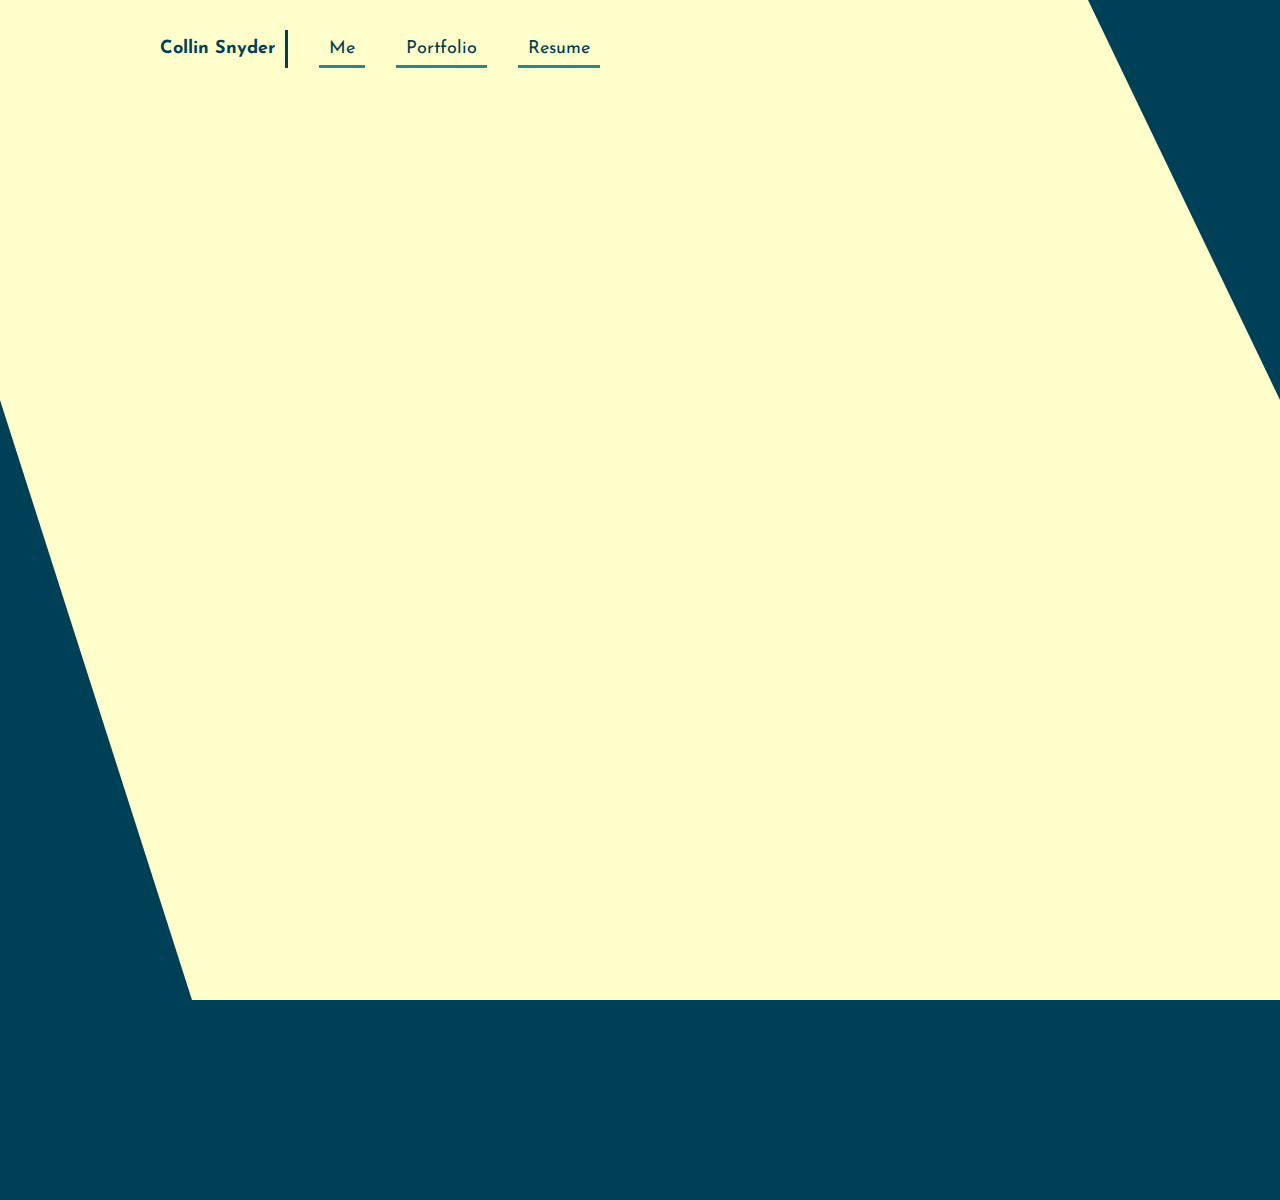
==== html/portfolio.html @ b6d32b6c "Preparing to re-implement toast" ====
<!DOCTYPE html>
<!--[if lt IE 7]>      <html class="no-js lt-ie9 lt-ie8 lt-ie7"> <![endif]-->
<!--[if IE 7]>         <html class="no-js lt-ie9 lt-ie8"> <![endif]-->
<!--[if IE 8]>         <html class="no-js lt-ie9"> <![endif]-->
<!--[if gt IE 8]><!-->
<html class="no-js">
<!--<![endif]-->

<head>
    <meta charset="utf-8">
    <title>Collin Snyder's Portfolio</title>
    <link rel="stylesheet" href="../css/style.css">
    <link href="https://fonts.googleapis.com/css?family=Josefin+Sans:400,600,700" rel="stylesheet">
    <link rel="stylesheet" href="https://use.fontawesome.com/releases/v5.1.0/css/all.css" integrity="sha384-lKuwvrZot6UHsBSfcMvOkWwlCMgc0TaWr+30HWe3a4ltaBwTZhyTEggF5tJv8tbt"
        crossorigin="anonymous">
</head>

<body>
    <!-- Background clip-path shape that sits outside the normal positioning -->
    <div class="shape"></div>


    <div class="container">

        <!-- naviagtion -->
        <ul class="nav-list-container row">
            <a class="nav-list-item nav-list-title" link="index.html">
                <li>
                    Collin Snyder
                </li>
            </a>

            <li class="nav-mobile nav-list-item nav-list-link">
                <i class=" fas fa-bars"></i>
            </li>

            <a class="nav-list-item nav-list-link nav-desktop" link="index.html">
                <li>
                    Me
                </li>
            </a>
            <a class="nav-list-item nav-list-link nav-desktop" link="index.html">
                <li>
                    Portfolio
                </li>
            </a>
            <a class="nav-list-item nav-list-link nav-desktop" link="index.html">
                <li>
                    Resume
                </li>
            </a>
        </ul>

        

    </div>

</body>

</html>
---- css/style.css ----
@charset "UTF-8";
* {
  margin: 0;
  padding: 0;
}

html {
  font-size: 10px;
  font-family: 'Josefin Sans', Arial, sans-serif;
  color: #004056;
}

body {
  background-color: #004056;
}

p {
  margin-bottom: 1.5rem;
}

@-webkit-keyframes intro1 {
  from {
    -webkit-transform: translateY(-3rem);
            transform: translateY(-3rem);
    -webkit-filter: opacity(0);
            filter: opacity(0);
  }
  to {
    -webkit-transform: translateY(0rem);
            transform: translateY(0rem);
    -webkit-filter: opacity(1);
            filter: opacity(1);
  }
}

@keyframes intro1 {
  from {
    -webkit-transform: translateY(-3rem);
            transform: translateY(-3rem);
    -webkit-filter: opacity(0);
            filter: opacity(0);
  }
  to {
    -webkit-transform: translateY(0rem);
            transform: translateY(0rem);
    -webkit-filter: opacity(1);
            filter: opacity(1);
  }
}

@-webkit-keyframes intro2 {
  0% {
    -webkit-transform: translateX(4rem);
            transform: translateX(4rem);
    -webkit-filter: opacity(0);
            filter: opacity(0);
  }
  50% {
    -webkit-transform: translateY(0rem);
            transform: translateY(0rem);
    -webkit-filter: opacity(1);
            filter: opacity(1);
  }
  55% {
    -webkit-box-shadow: inset 0 0 #004056;
            box-shadow: inset 0 0 #004056;
  }
  100% {
    -webkit-box-shadow: inset 0 -0.5rem #2c858d;
            box-shadow: inset 0 -0.5rem #2c858d;
  }
}

@keyframes intro2 {
  0% {
    -webkit-transform: translateX(4rem);
            transform: translateX(4rem);
    -webkit-filter: opacity(0);
            filter: opacity(0);
  }
  50% {
    -webkit-transform: translateY(0rem);
            transform: translateY(0rem);
    -webkit-filter: opacity(1);
            filter: opacity(1);
  }
  55% {
    -webkit-box-shadow: inset 0 0 #004056;
            box-shadow: inset 0 0 #004056;
  }
  100% {
    -webkit-box-shadow: inset 0 -0.5rem #2c858d;
            box-shadow: inset 0 -0.5rem #2c858d;
  }
}

.container {
  padding-top: 3rem;
  margin-left: auto;
  margin-right: auto;
  padding-left: 3rem;
  padding-right: 3rem;
  max-width: 96rem;
  position: relative;
  z-index: 1;
}

.shape {
  background-color: #ffffcb;
  width: 100%;
  padding-top: 1200px;
  position: absolute;
  -webkit-clip-path: polygon(0 0, 0 40rem, 15vw 100rem, 100vw 100rem, 100vw 40rem, 85vw 0);
          clip-path: polygon(0 0, 0 40rem, 15vw 100rem, 100vw 100rem, 100vw 40rem, 85vw 0);
}

/*-----------------------------------*  $TOAST-GRID
  An insane grid.
  You'd be mad to use it.
  Usage
  =====
  Assuming default values:
  <div class="grid">
    <div class="grid__col grid__col--1-of-2">
      A half-width column.
    </div>
    <div class="grid__col grid__col--1-of-4 grid__col--pull-1-of-4">
      A quarter, pulled left by its own width. You get this, right?
    </div>
  </div>
  Customisation
  =============
  $toast-grid-namespace and $toast-grid-column-namespace
  adjusts the class names for the grid. With
  default values, grid wrappers have a class
  of '.grid' and columns '.grid__col'.
  $toast-col-groups(n) adjusts column divisions.
  For example, $toast-col-groups(12) will produce
  a 12-column grid. $col-groups(3,6,8)
  will produce a 3-, 6-, and 8-column grid.
  $toast-gutter-width is—you guessed it—the gutter
  width. Accepts any unit.
  That's it. Have fun.
\*-----------------------------------*/
.row {
  list-style: none;
  margin-left: -10px;
}

.col--2-of-2, .col--3-of-3, .col--4-of-4, .col--5-of-5, .col--6-of-6, .col--8-of-8, .col--12-of-12 {
  width: 100%;
}

.col--1-of-2, .col--2-of-4, .col--3-of-6, .col--4-of-8, .col--6-of-12 {
  width: 50%;
}

.col--1-of-3, .col--2-of-6, .col--4-of-12 {
  width: 33.33333%;
}

.col--2-of-3, .col--4-of-6, .col--8-of-12 {
  width: 66.66667%;
}

.col--1-of-4, .col--2-of-8, .col--3-of-12 {
  width: 25%;
}

.col--3-of-4, .col--6-of-8, .col--9-of-12 {
  width: 75%;
}

.col--push-2-of-2, .col--push-3-of-3, .col--push-4-of-4, .col--push-5-of-5, .col--push-6-of-6, .col--push-8-of-8, .col--push-12-of-12 {
  margin-left: 100%;
}

.col--push-1-of-2, .col--push-2-of-4, .col--push-3-of-6, .col--push-4-of-8, .col--push-6-of-12 {
  margin-left: 50%;
}

.col--push-1-of-3, .col--push-2-of-6, .col--push-4-of-12 {
  margin-left: 33.33333%;
}

.col--push-2-of-3, .col--push-4-of-6, .col--push-8-of-12 {
  margin-left: 66.66667%;
}

.col--push-1-of-4, .col--push-2-of-8, .col--push-3-of-12 {
  margin-left: 25%;
}

.col--push-3-of-4, .col--push-6-of-8, .col--push-9-of-12 {
  margin-left: 75%;
}

.col--1-of-5 {
  width: 20%;
}

.col--push-1-of-5 {
  margin-left: 20%;
}

.col--2-of-5 {
  width: 40%;
}

.col--push-2-of-5 {
  margin-left: 40%;
}

.col--3-of-5 {
  width: 60%;
}

.col--push-3-of-5 {
  margin-left: 60%;
}

.col--4-of-5 {
  width: 80%;
}

.col--push-4-of-5 {
  margin-left: 80%;
}

.col--1-of-6 {
  width: 16.66667%;
}

.col--push-1-of-6 {
  margin-left: 16.66667%;
}

.col--5-of-6 {
  width: 83.33333%;
}

.col--push-5-of-6 {
  margin-left: 83.33333%;
}

.col--1-of-8 {
  width: 12.5%;
}

.col--push-1-of-8 {
  margin-left: 12.5%;
}

.col--3-of-8 {
  width: 37.5%;
}

.col--push-3-of-8 {
  margin-left: 37.5%;
}

.col--5-of-8 {
  width: 62.5%;
}

.col--push-5-of-8 {
  margin-left: 62.5%;
}

.col--7-of-8 {
  width: 87.5%;
}

.col--push-7-of-8 {
  margin-left: 87.5%;
}

.col--1-of-12 {
  width: 8.33333%;
}

.col--push-1-of-12 {
  margin-left: 8.33333%;
}

.col--2-of-12 {
  width: 16.66667%;
}

.col--push-2-of-12 {
  margin-left: 16.66667%;
}

.col--5-of-12 {
  width: 41.66667%;
}

.col--push-5-of-12 {
  margin-left: 41.66667%;
}

.col--7-of-12 {
  width: 58.33333%;
}

.col--push-7-of-12 {
  margin-left: 58.33333%;
}

.col--10-of-12 {
  width: 83.33333%;
}

.col--push-10-of-12 {
  margin-left: 83.33333%;
}

.col--11-of-12 {
  width: 91.66667%;
}

.col--push-11-of-12 {
  margin-left: 91.66667%;
}

.col {
  -webkit-box-sizing: border-box;
          box-sizing: border-box;
  display: inline-block;
  margin-right: -.25em;
  min-height: 1px;
  padding-left: 10px;
  vertical-align: top;
}

@media (max-width: 700px) {
  .col {
    display: block;
    margin-left: 0;
    margin-right: 0;
    width: auto;
  }
}

@media (max-width: 700px) and (min-width: 480px) {
  .col[class*="col--m-"] {
    display: inline-block;
    margin-right: -.24em;
  }
  .col.col--m-1-of-2, .col.col--m-2-of-4 {
    width: 50%;
  }
  .col.col--m-1-of-3 {
    width: 33.33333%;
  }
  .col.col--m-2-of-3 {
    width: 66.66667%;
  }
  .col.col--m-1-of-4 {
    width: 25%;
  }
  .col.col--m-3-of-4 {
    width: 75%;
  }
}

@media (max-width: 480px) {
  .col[class*="col--s-"] {
    display: inline-block;
    margin-right: -.24em;
  }
  .col.col--s-1-of-2, .col.col--s-2-of-4 {
    width: 50%;
  }
  .col.col--s-1-of-3 {
    width: 33.33333%;
  }
  .col.col--s-2-of-3 {
    width: 66.66667%;
  }
  .col.col--s-1-of-4 {
    width: 25%;
  }
  .col.col--s-3-of-4 {
    width: 75%;
  }
}

.col--centered {
  display: block;
  margin-left: auto;
  margin-right: auto;
}

.col--d-first {
  float: left;
}

.col--d-last {
  float: right;
}

.row--no-gutter {
  margin-left: 0;
  width: 100%;
}

.row--no-gutter .col {
  padding-left: 0;
}

.row--no-gutter .col--span-all {
  margin-left: 0;
  width: 100%;
}

.col--ab {
  vertical-align: bottom;
}

.col--am {
  vertical-align: middle;
}

.flex-align-right {
  -webkit-box-pack: end;
      -ms-flex-pack: end;
          justify-content: flex-end;
}

.row-flex {
  display: -webkit-box;
  display: -ms-flexbox;
  display: flex;
}

.me-block1 {
  margin-top: 15rem;
  min-height: 25vh;
  min-width: 2.5rem;
  display: -webkit-box;
  display: -ms-flexbox;
  display: flex;
}

.me-block2 {
  margin-top: 2rem;
  margin-left: 40%;
  font-size: 2.6rem;
  width: 75%;
  max-width: 65rem;
}

.intro-header-pt1 {
  font-size: 3.6rem;
  margin-top: 3rem;
  -webkit-transition-delay: 2s;
          transition-delay: 2s;
  -webkit-animation-name: intro1;
          animation-name: intro1;
  -webkit-animation-duration: 2s;
          animation-duration: 2s;
  -webkit-animation-delay: .75s;
          animation-delay: .75s;
  -webkit-animation-fill-mode: backwards;
          animation-fill-mode: backwards;
}

.intro-header-pt2 {
  margin-top: 1.5rem;
  padding-bottom: 1.5rem;
  font-size: 4.8rem;
  -webkit-animation-name: intro2;
          animation-name: intro2;
  -webkit-animation-duration: 4s;
          animation-duration: 4s;
  -webkit-animation-delay: 3s;
          animation-delay: 3s;
  -webkit-animation-fill-mode: both;
          animation-fill-mode: both;
}

.nav-list-container {
  list-style: none;
  display: -webkit-box;
  display: -ms-flexbox;
  display: flex;
  max-width: 45rem;
  width: 85%;
  font-size: 1.8rem;
  -webkit-box-pack: start;
      -ms-flex-pack: start;
          justify-content: flex-start;
  -webkit-box-align: center;
      -ms-flex-align: center;
          align-items: center;
  color: #004056;
}

.nav-list-title {
  font-weight: 700;
  border-right: solid 0.3rem #004056;
  padding-right: 1rem;
}

.nav-list-item {
  padding: 1rem;
  text-align: center;
}

.nav-list-link {
  -webkit-box-shadow: inset 0 -0.3rem #2c858d;
          box-shadow: inset 0 -0.3rem #2c858d;
}

.nav-mobile {
  display: -webkit-box;
  display: -ms-flexbox;
  display: flex;
  -webkit-box-align: center;
      -ms-flex-align: center;
          align-items: center;
  margin-left: 3rem;
}

.nav-desktop {
  display: none;
}

.nav-list-link:hover {
  -webkit-transition: color .25s, -webkit-box-shadow .75s ease-out;
  transition: color .25s, -webkit-box-shadow .75s ease-out;
  transition: color .25s, box-shadow .75s ease-out;
  transition: color .25s, box-shadow .75s ease-out, -webkit-box-shadow .75s ease-out;
  color: #ffffcb;
  -webkit-box-shadow: inset 20rem -10rem #2c858d;
          box-shadow: inset 20rem -10rem #2c858d;
}

.desktop-link {
  display: none;
}

@media (min-width: 700px) {
  .nav-list-container {
    list-style: none;
    display: -webkit-box;
    display: -ms-flexbox;
    display: flex;
    max-width: 45rem;
    width: 85%;
    font-size: 1.8rem;
    -webkit-box-pack: justify;
        -ms-flex-pack: justify;
            justify-content: space-between;
    -webkit-box-align: center;
        -ms-flex-align: center;
            align-items: center;
    color: #004056;
  }
  .nav-mobile {
    display: none;
  }
  .nav-desktop {
    display: list-item;
  }
}

.is-here {
  background-color: #2c858d;
  color: #ffffcb;
}

.is-hidden {
  display: none;
}

.is-bold {
  font-weight: 700;
}

.is-semi-bold {
  font-weight: 600;
}

.is-font-s {
  font-size: 1.8rem;
}

.is-font-m {
  font-size: 2.4rem;
}

.is-font-l {
  font-size: 3.6rem;
}
/*# sourceMappingURL=style.css.map */
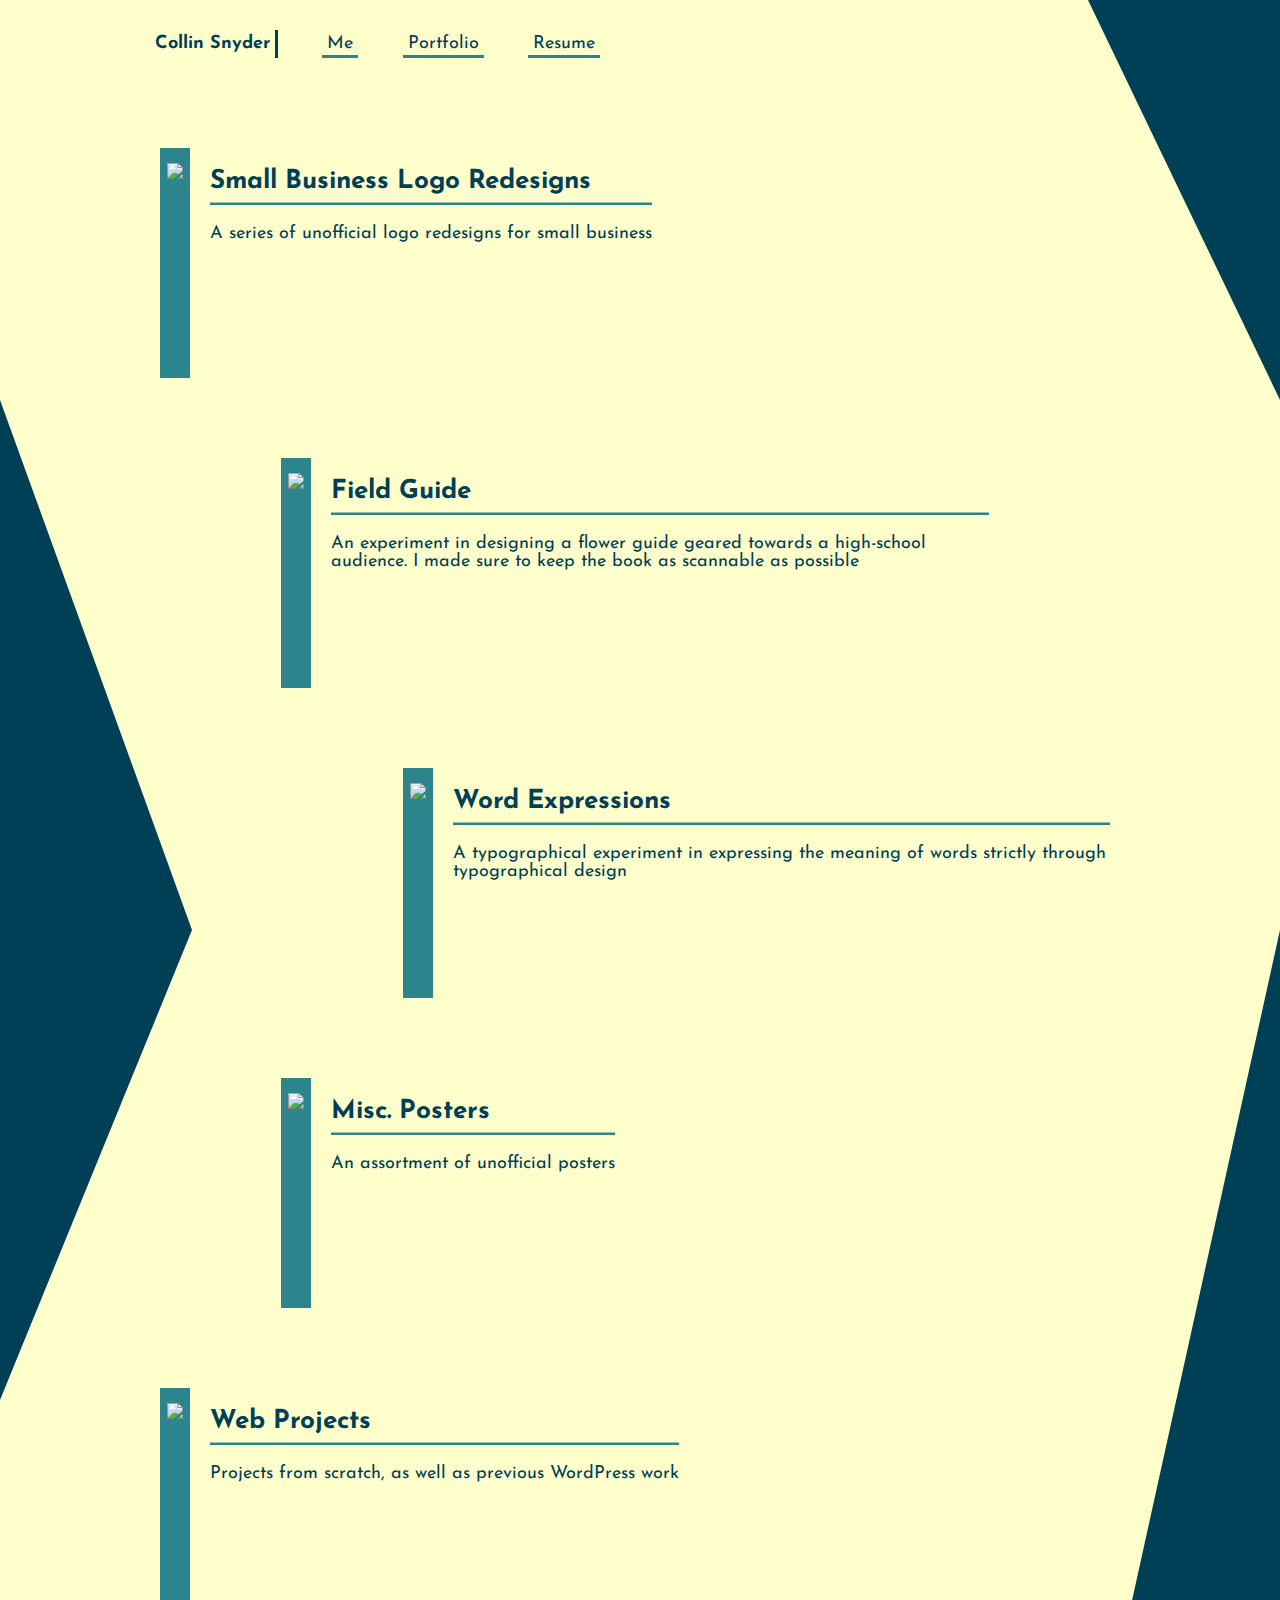
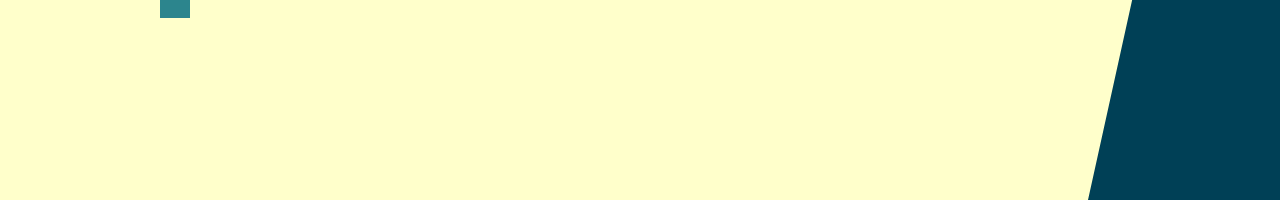
==== commit 31aef987: "Portfolio section coming along" ====
--- a/html/portfolio.html
+++ b/html/portfolio.html
@@ -51,7 +51,69 @@
             </a>
         </ul>
 
-        
+
+        <div class="row">
+            <div class="col col--3-of-4 design-box">
+                <div class="picture-frame">
+                    <img src="../resources/logos/body-central-thumbnail.png" class="image-scale-down" \>
+                </div>
+                <div class="portfolio-text-box">
+                    <h3 class = "is-font-m portfolio-item-title">Small Business Logo Redesigns</h3>
+                    <p class = "is-font-s">A series of unofficial logo redesigns for small business</p>
+                </div>
+            </div>
+        </div>
+
+        <div class="row">
+            <div class="col col--3-of-4 col--push-1-of-8 design-box">
+                <div class="picture-frame">
+                    <img src="../resources/flowers/Book-Pages-Print-thumbnail.jpg" class="image-scale-down" \>
+                </div>
+                <div class="portfolio-text-box">
+                    <h3 class = "is-font-m portfolio-item-title">Field Guide</h3>
+                    <p class = "is-font-s">An experiment in designing a flower guide geared towards a high-school audience. I made sure to keep the book as scannable as possible</p>
+                </div>
+            </div>
+        </div>
+
+        <div class="row">
+            <div class="col col--3-of-4 col--push-1-of-4 design-box">
+                <div class="picture-frame">
+                    <img src="../resources/typography/noxious-print-thumbnail.png" class="image-scale-down" \>
+                </div>
+                <div class="portfolio-text-box">
+                    <h3 class = "is-font-m portfolio-item-title">Word Expressions</h3>
+                    <p class = "is-font-s">A typographical experiment in expressing the meaning of words strictly through typographical design</p>
+                </div>
+            </div>
+        </div>
+
+        <div class="row">
+            <div class="col col--3-of-4 col--push-1-of-8 design-box">
+                <div class="picture-frame">
+                    <img src="../resources/posters/globalWarming-thumbnail.jpg" class="image-scale-down" \>
+                </div>
+                <div class="portfolio-text-box">
+                    <h3 class = "is-font-m portfolio-item-title">Misc. Posters</h3>
+                    <p class = "is-font-s">An assortment of unofficial posters</p>
+                </div>
+            </div>
+        </div>
+
+        <div class="row">
+            <div class="col col--3-of-4 design-box">
+                <div class="picture-frame">
+                    <img src="../resources/logos/body-central-thumbnail.png" class="image-scale-down" \>
+                </div>
+                <div class="portfolio-text-box">
+                    <h3 class = "is-font-m portfolio-item-title">Web Projects</h3>
+                    <p class = "is-font-s">Projects from scratch, as well as previous WordPress work</p>
+                </div>
+            </div>
+        </div>
+
+
+
 
     </div>
 
--- a/css/style.css
+++ b/css/style.css
@@ -91,6 +91,36 @@
   100% {
     -webkit-box-shadow: inset 0 -0.5rem #2c858d;
             box-shadow: inset 0 -0.5rem #2c858d;
+  }
+}
+
+@-webkit-keyframes bio {
+  from {
+    -webkit-transform: translateY(1rem);
+            transform: translateY(1rem);
+    -webkit-filter: opacity(0);
+            filter: opacity(0);
+  }
+  to {
+    -webkit-transform: translateY(0rem);
+            transform: translateY(0rem);
+    -webkit-filter: opacity(1);
+            filter: opacity(1);
+  }
+}
+
+@keyframes bio {
+  from {
+    -webkit-transform: translateY(1rem);
+            transform: translateY(1rem);
+    -webkit-filter: opacity(0);
+            filter: opacity(0);
+  }
+  to {
+    -webkit-transform: translateY(0rem);
+            transform: translateY(0rem);
+    -webkit-filter: opacity(1);
+            filter: opacity(1);
   }
 }
 
@@ -108,10 +138,21 @@
 .shape {
   background-color: #ffffcb;
   width: 100%;
-  padding-top: 1200px;
+  padding-top: 1800px;
   position: absolute;
-  -webkit-clip-path: polygon(0 0, 0 40rem, 15vw 100rem, 100vw 100rem, 100vw 40rem, 85vw 0);
-          clip-path: polygon(0 0, 0 40rem, 15vw 100rem, 100vw 100rem, 100vw 40rem, 85vw 0);
+  -webkit-clip-path: polygon(0 0, 0 60rem, 10vw 100rem, 100vw 100rem, 100vw 60rem, 100vw 100rem 100vw 0);
+          clip-path: polygon(0 0, 0 60rem, 10vw 100rem, 100vw 100rem, 100vw 60rem, 100vw 100rem 100vw 0);
+}
+
+@media (min-width: 480px) {
+  .shape {
+    background-color: #ffffcb;
+    width: 100%;
+    padding-top: 1800px;
+    position: absolute;
+    -webkit-clip-path: polygon(0 0, 0 40rem, 15vw 93rem, 0 140rem, 0 180rem, 85vw 180rem, 100vw 93rem, 100vw 40rem, 85vw 0);
+            clip-path: polygon(0 0, 0 40rem, 15vw 93rem, 0 140rem, 0 180rem, 85vw 180rem, 100vw 93rem, 100vw 40rem, 85vw 0);
+  }
 }
 
 /*-----------------------------------*  $TOAST-GRID
@@ -434,25 +475,7 @@
   display: flex;
 }
 
-.me-block1 {
-  margin-top: 15rem;
-  min-height: 25vh;
-  min-width: 2.5rem;
-  display: -webkit-box;
-  display: -ms-flexbox;
-  display: flex;
-}
-
-.me-block2 {
-  margin-top: 2rem;
-  margin-left: 40%;
-  font-size: 2.6rem;
-  width: 75%;
-  max-width: 65rem;
-}
-
 .intro-header-pt1 {
-  font-size: 3.6rem;
   margin-top: 3rem;
   -webkit-transition-delay: 2s;
           transition-delay: 2s;
@@ -469,7 +492,6 @@
 .intro-header-pt2 {
   margin-top: 1.5rem;
   padding-bottom: 1.5rem;
-  font-size: 4.8rem;
   -webkit-animation-name: intro2;
           animation-name: intro2;
   -webkit-animation-duration: 4s;
@@ -480,12 +502,25 @@
           animation-fill-mode: both;
 }
 
+.intro-bio {
+  margin-top: 4rem;
+  -webkit-animation-name: bio;
+          animation-name: bio;
+  -webkit-animation-duration: 2s;
+          animation-duration: 2s;
+  -webkit-animation-delay: 6s;
+          animation-delay: 6s;
+  -webkit-animation-fill-mode: backwards;
+          animation-fill-mode: backwards;
+}
+
 .nav-list-container {
   list-style: none;
   display: -webkit-box;
   display: -ms-flexbox;
   display: flex;
   max-width: 45rem;
+  margin-bottom: 8rem;
   width: 85%;
   font-size: 1.8rem;
   -webkit-box-pack: start;
@@ -504,7 +539,7 @@
 }
 
 .nav-list-item {
-  padding: 1rem;
+  padding: .5rem;
   text-align: center;
 }
 
@@ -528,13 +563,13 @@
 }
 
 .nav-list-link:hover {
-  -webkit-transition: color .25s, -webkit-box-shadow .75s ease-out;
-  transition: color .25s, -webkit-box-shadow .75s ease-out;
-  transition: color .25s, box-shadow .75s ease-out;
-  transition: color .25s, box-shadow .75s ease-out, -webkit-box-shadow .75s ease-out;
+  -webkit-transition: color .25s, -webkit-box-shadow .5s ease-out;
+  transition: color .25s, -webkit-box-shadow .5s ease-out;
+  transition: color .25s, box-shadow .5s ease-out;
+  transition: color .25s, box-shadow .5s ease-out, -webkit-box-shadow .5s ease-out;
   color: #ffffcb;
-  -webkit-box-shadow: inset 20rem -10rem #2c858d;
-          box-shadow: inset 20rem -10rem #2c858d;
+  -webkit-box-shadow: inset 0rem -10rem #2c858d;
+          box-shadow: inset 0rem -10rem #2c858d;
 }
 
 .desktop-link {
@@ -557,6 +592,7 @@
         -ms-flex-align: center;
             align-items: center;
     color: #004056;
+    margin-bottom: 8rem;
   }
   .nav-mobile {
     display: none;
@@ -564,6 +600,47 @@
   .nav-desktop {
     display: list-item;
   }
+}
+
+.design-box {
+  display: -webkit-box;
+  display: -ms-flexbox;
+  display: flex;
+  min-height: 25rem;
+  min-width: 40rem;
+  margin-bottom: 6rem;
+  padding: 1rem;
+}
+
+.picture-frame {
+  display: -webkit-box;
+  display: -ms-flexbox;
+  display: flex;
+  background-color: #2c858d;
+  border: solid 0.75rem #2c858d;
+  margin-right: 2rem;
+  -webkit-box-align: center;
+      -ms-flex-align: center;
+          align-items: center;
+  -webkit-box-pack: center;
+      -ms-flex-pack: center;
+          justify-content: center;
+}
+
+.portfolio-text-box {
+  padding: 2rem 0;
+}
+
+.portfolio-item-title {
+  margin-bottom: 2rem;
+  padding-bottom: 1rem;
+  -webkit-box-shadow: inset 0 -0.25rem #2c858d;
+          box-shadow: inset 0 -0.25rem #2c858d;
+}
+
+.image-scale-down {
+  width: auto;
+  height: 20rem;
 }
 
 .is-here {
@@ -588,10 +665,10 @@
 }
 
 .is-font-m {
-  font-size: 2.4rem;
+  font-size: 2.6rem;
 }
 
 .is-font-l {
-  font-size: 3.6rem;
+  font-size: 3.4rem;
 }
 /*# sourceMappingURL=style.css.map */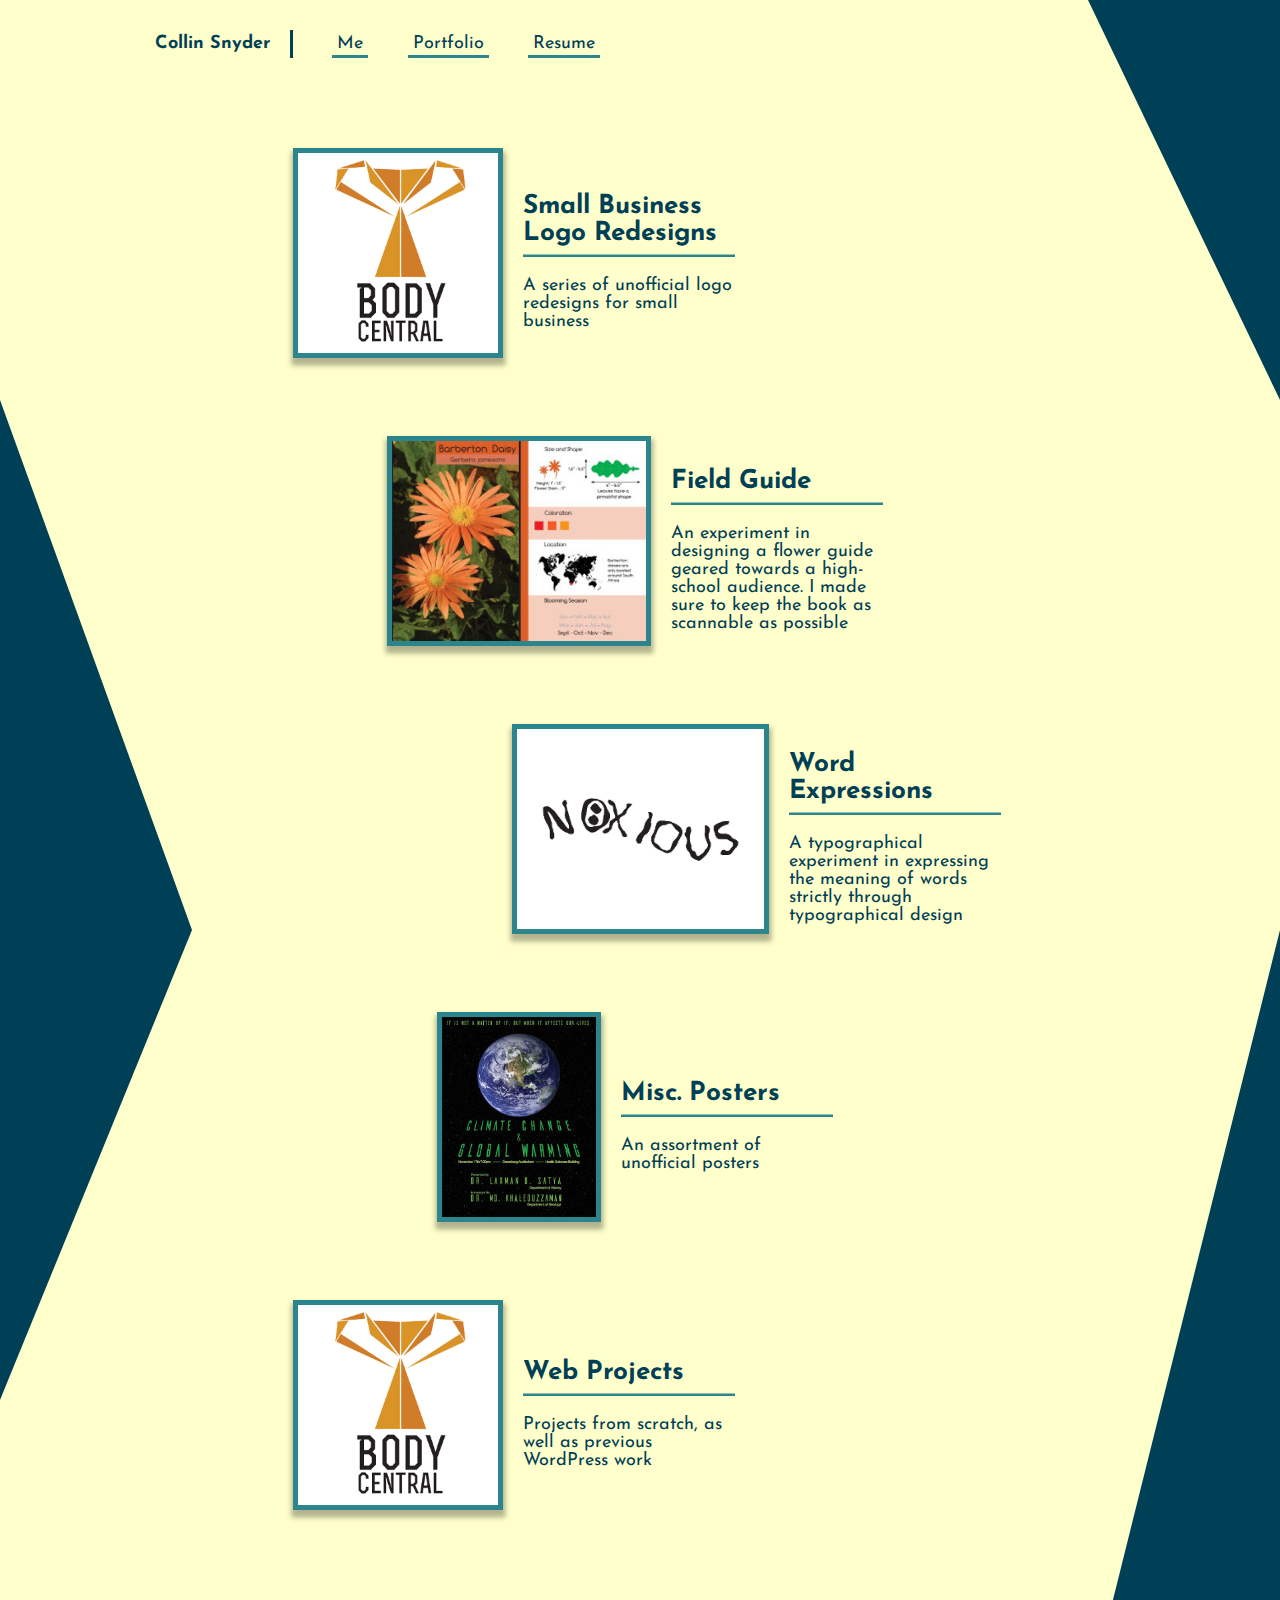
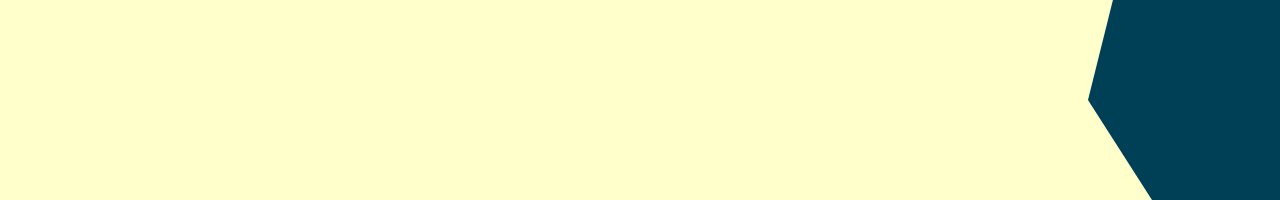
==== commit 77f0f36c: "Most of the sub pages have been worked on. Most of the links should work now." ====
--- a/html/portfolio.html
+++ b/html/portfolio.html
@@ -34,17 +34,17 @@
                 <i class=" fas fa-bars"></i>
             </li>
 
-            <a class="nav-list-item nav-list-link nav-desktop" link="index.html">
+            <a class="nav-list-item nav-list-link nav-desktop" href="../index.html">
                 <li>
                     Me
                 </li>
             </a>
-            <a class="nav-list-item nav-list-link nav-desktop" link="index.html">
+            <a class="nav-list-item nav-list-link nav-desktop" href="portfolio.html">
                 <li>
                     Portfolio
                 </li>
             </a>
-            <a class="nav-list-item nav-list-link nav-desktop" link="index.html">
+            <a class="nav-list-item nav-list-link nav-desktop" href="resume.html">
                 <li>
                     Resume
                 </li>
@@ -55,11 +55,17 @@
         <div class="row">
             <div class="col col--3-of-4 design-box">
                 <div class="picture-frame">
-                    <img src="../resources/logos/body-central-thumbnail.png" class="image-scale-down" \>
+                    <a href="projects/logos.html">
+                        <img src="../resources/logos/body-central-thumbnail.png" class="image-scale-thumbnail" \>
+                    </a>
                 </div>
                 <div class="portfolio-text-box">
-                    <h3 class = "is-font-m portfolio-item-title">Small Business Logo Redesigns</h3>
-                    <p class = "is-font-s">A series of unofficial logo redesigns for small business</p>
+                    <div>
+                        <a href="projects/logos.html">
+                            <h3 class="is-font-m portfolio-item-title">Small Business Logo Redesigns</h3>
+                        </a>
+                        <p class="is-font-s">A series of unofficial logo redesigns for small business</p>
+                    </div>
                 </div>
             </div>
         </div>
@@ -67,11 +73,19 @@
         <div class="row">
             <div class="col col--3-of-4 col--push-1-of-8 design-box">
                 <div class="picture-frame">
-                    <img src="../resources/flowers/Book-Pages-Print-thumbnail.jpg" class="image-scale-down" \>
+                    <a href="projects/field-guide.html">
+                        <img src="../resources/flowers/Book-Pages-Print-thumbnail.jpg" class="image-scale-thumbnail " \>
+                    </a>
                 </div>
                 <div class="portfolio-text-box">
-                    <h3 class = "is-font-m portfolio-item-title">Field Guide</h3>
-                    <p class = "is-font-s">An experiment in designing a flower guide geared towards a high-school audience. I made sure to keep the book as scannable as possible</p>
+                    <div>
+                        <a href="projects/field-guide.html">
+                            <h3 class="is-font-m portfolio-item-title">Field Guide</h3>
+                        </a>
+                        <p class="is-font-s">An experiment in designing a flower guide geared towards a high-school audience. I made sure to keep
+                            the book as scannable as possible</p>
+                    </div>
+
                 </div>
             </div>
         </div>
@@ -79,11 +93,18 @@
         <div class="row">
             <div class="col col--3-of-4 col--push-1-of-4 design-box">
                 <div class="picture-frame">
-                    <img src="../resources/typography/noxious-print-thumbnail.png" class="image-scale-down" \>
+                    <a href="projects/type.html">
+                        <img src="../resources/typography/noxious-print-thumbnail.png" class="image-scale-thumbnail " \>
+                    </a>
                 </div>
                 <div class="portfolio-text-box">
-                    <h3 class = "is-font-m portfolio-item-title">Word Expressions</h3>
-                    <p class = "is-font-s">A typographical experiment in expressing the meaning of words strictly through typographical design</p>
+                    <div>
+                        <a href="projects/type.html">
+                            <h3 class="is-font-m portfolio-item-title">Word Expressions</h3>
+                        </a>
+                        <p class="is-font-s">A typographical experiment in expressing the meaning of words strictly through typographical design</p>
+                    </div>
+
                 </div>
             </div>
         </div>
@@ -91,11 +112,18 @@
         <div class="row">
             <div class="col col--3-of-4 col--push-1-of-8 design-box">
                 <div class="picture-frame">
-                    <img src="../resources/posters/globalWarming-thumbnail.jpg" class="image-scale-down" \>
+                    <a href="projects/misc.html">
+                        <img src="../resources/print/globalWarming-thumbnail.jpg" class="image-scale-thumbnail " \>
+                    </a>
                 </div>
                 <div class="portfolio-text-box">
-                    <h3 class = "is-font-m portfolio-item-title">Misc. Posters</h3>
-                    <p class = "is-font-s">An assortment of unofficial posters</p>
+                    <div>
+                        <a href="projects/misc.html">
+                            <h3 class="is-font-m portfolio-item-title">Misc. Posters</h3>
+                        </a>
+                        <p class="is-font-s">An assortment of unofficial posters</p>
+                    </div>
+
                 </div>
             </div>
         </div>
@@ -103,17 +131,21 @@
         <div class="row">
             <div class="col col--3-of-4 design-box">
                 <div class="picture-frame">
-                    <img src="../resources/logos/body-central-thumbnail.png" class="image-scale-down" \>
+                    <a href="projects/web-projects.html">
+                        <img src="../resources/logos/body-central-thumbnail.png" class="image-scale-thumbnail " \>
+                    </a>
                 </div>
                 <div class="portfolio-text-box">
-                    <h3 class = "is-font-m portfolio-item-title">Web Projects</h3>
-                    <p class = "is-font-s">Projects from scratch, as well as previous WordPress work</p>
+                    <div>
+                        <a href="projects/web-projects.html">
+                            <h3 class="is-font-m portfolio-item-title">Web Projects</h3>
+                        </a>
+                        <p class="is-font-s">Projects from scratch, as well as previous WordPress work</p>
+                    </div>
+
                 </div>
             </div>
         </div>
-
-
-
 
     </div>
 
--- a/css/style.css
+++ b/css/style.css
@@ -4,6 +4,11 @@
   padding: 0;
 }
 
+a {
+  text-decoration: none;
+  color: #004056;
+}
+
 html {
   font-size: 10px;
   font-family: 'Josefin Sans', Arial, sans-serif;
@@ -12,6 +17,7 @@
 
 body {
   background-color: #004056;
+  height: 100vh;
 }
 
 p {
@@ -138,21 +144,25 @@
 .shape {
   background-color: #ffffcb;
   width: 100%;
-  padding-top: 1800px;
+  padding-top: 250rem;
   position: absolute;
-  -webkit-clip-path: polygon(0 0, 0 60rem, 10vw 100rem, 100vw 100rem, 100vw 60rem, 100vw 100rem 100vw 0);
-          clip-path: polygon(0 0, 0 60rem, 10vw 100rem, 100vw 100rem, 100vw 60rem, 100vw 100rem 100vw 0);
+  -webkit-clip-path: polygon(0 0, 0 40rem, 15vw 93rem, 0 140rem, 0 180rem, 15vw 250rem, 100vw 250rem, 100vw 230rem, 85vw 180rem, 100vw 93rem, 100vw 40rem, 85vw 0);
+          clip-path: polygon(0 0, 0 40rem, 15vw 93rem, 0 140rem, 0 180rem, 15vw 250rem, 100vw 250rem, 100vw 230rem, 85vw 180rem, 100vw 93rem, 100vw 40rem, 85vw 0);
 }
 
 @media (min-width: 480px) {
   .shape {
     background-color: #ffffcb;
     width: 100%;
-    padding-top: 1800px;
+    padding-top: 180rem;
     position: absolute;
-    -webkit-clip-path: polygon(0 0, 0 40rem, 15vw 93rem, 0 140rem, 0 180rem, 85vw 180rem, 100vw 93rem, 100vw 40rem, 85vw 0);
-            clip-path: polygon(0 0, 0 40rem, 15vw 93rem, 0 140rem, 0 180rem, 85vw 180rem, 100vw 93rem, 100vw 40rem, 85vw 0);
-  }
+    -webkit-clip-path: polygon(0 0, 0 40rem, 15vw 93rem, 0 140rem, 0 100%, 90vw 100%, 85vw 170rem, 100vw 93rem, 100vw 40rem, 85vw 0);
+            clip-path: polygon(0 0, 0 40rem, 15vw 93rem, 0 140rem, 0 100%, 90vw 100%, 85vw 170rem, 100vw 93rem, 100vw 40rem, 85vw 0);
+  }
+}
+
+@media (min-width: 700px) {
+  padding-top: 180rem;
 }
 
 /*-----------------------------------*  $TOAST-GRID
@@ -535,7 +545,7 @@
 .nav-list-title {
   font-weight: 700;
   border-right: solid 0.3rem #004056;
-  padding-right: 1rem;
+  padding-right: 2rem !important;
 }
 
 .nav-list-item {
@@ -608,27 +618,42 @@
   display: flex;
   min-height: 25rem;
   min-width: 40rem;
-  margin-bottom: 6rem;
+  margin-top: 5rem;
+  margin-bottom: 5rem;
   padding: 1rem;
-}
-
-.picture-frame {
-  display: -webkit-box;
-  display: -ms-flexbox;
-  display: flex;
-  background-color: #2c858d;
-  border: solid 0.75rem #2c858d;
-  margin-right: 2rem;
   -webkit-box-align: center;
       -ms-flex-align: center;
           align-items: center;
   -webkit-box-pack: center;
       -ms-flex-pack: center;
           justify-content: center;
+  -ms-flex-wrap: wrap;
+      flex-wrap: wrap;
+}
+
+.picture-frame {
+  display: -webkit-box;
+  display: -ms-flexbox;
+  display: flex;
+  margin-right: 2rem;
+  margin-bottom: 3rem;
+  -webkit-box-pack: center;
+      -ms-flex-pack: center;
+          justify-content: center;
 }
 
 .portfolio-text-box {
-  padding: 2rem 0;
+  display: -webkit-box;
+  display: -ms-flexbox;
+  display: flex;
+  -webkit-box-align: center;
+      -ms-flex-align: center;
+          align-items: center;
+  text-align: center;
+  -ms-flex-wrap: nowrap;
+      flex-wrap: nowrap;
+  min-width: 30%;
+  max-width: 60%;
 }
 
 .portfolio-item-title {
@@ -636,11 +661,81 @@
   padding-bottom: 1rem;
   -webkit-box-shadow: inset 0 -0.25rem #2c858d;
           box-shadow: inset 0 -0.25rem #2c858d;
-}
-
-.image-scale-down {
+  -webkit-transition: .5s all;
+  transition: .5s all;
+}
+
+.portfolio-item-title:hover {
+  -webkit-transition: .25s all;
+  transition: .25s all;
+  color: #74ceb7;
+}
+
+@media (min-width: 480px) {
+  .design-box {
+    margin-bottom: 2.5rem;
+    margin-top: 2.5rem;
+  }
+  .picture-frame {
+    margin-bottom: 3rem;
+  }
+  .portfolio-text-box {
+    max-width: 30%;
+  }
+}
+
+@media (min-width: 700px) {
+  .portfolio-text-box {
+    max-width: 30%;
+    text-align: left;
+  }
+}
+
+.image-scale-thumbnail, .image-scale-small, .image-scale-wide, .image-scale-wide:hover {
   width: auto;
+  border: solid 0.5rem #2c858d;
+  -webkit-box-shadow: 0 0.5rem 0.5rem 0.25rem rgba(0, 0, 0, 0.3);
+          box-shadow: 0 0.5rem 0.5rem 0.25rem rgba(0, 0, 0, 0.3);
+  -webkit-transition: .5s all;
+  transition: .5s all;
+}
+
+.image-scale-thumbnail {
   height: 20rem;
+}
+
+.image-scale-thumbnail:hover {
+  height: 21rem;
+  margin-top: -.5rem;
+}
+
+.image-scale-small {
+  height: 30rem;
+}
+
+.image-scale-small:hover {
+  -webkit-transition: .5s all;
+  transition: .5s all;
+  height: 31rem;
+  margin-top: -.5rem;
+}
+
+.image-scale-wide {
+  height: 9rem;
+}
+
+.image-scale-wide:hover {
+  margin-top: -.5rem;
+  height: 10rem;
+}
+
+@media (min-width: 700px) {
+  .image-scale-wide {
+    height: 15rem;
+  }
+  .image-scale-wide:hover {
+    height: 16rem;
+  }
 }
 
 .is-here {
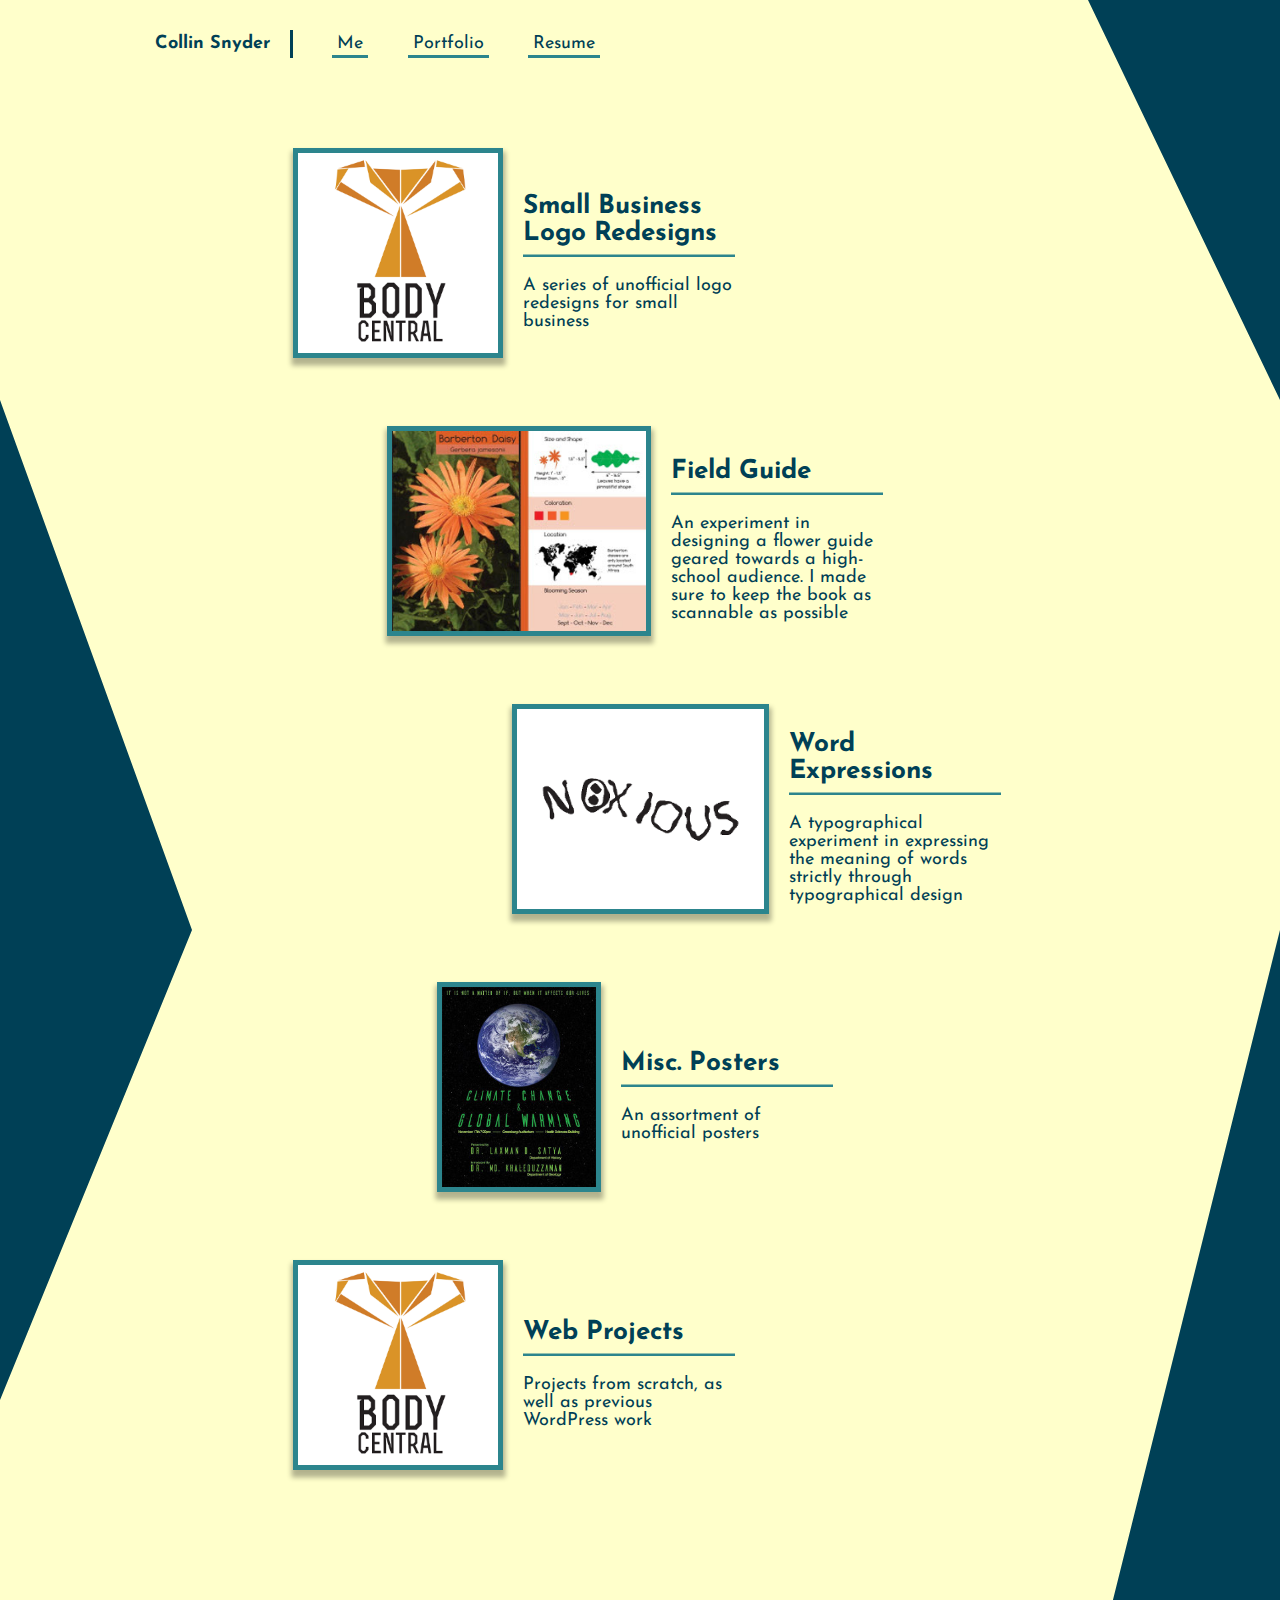
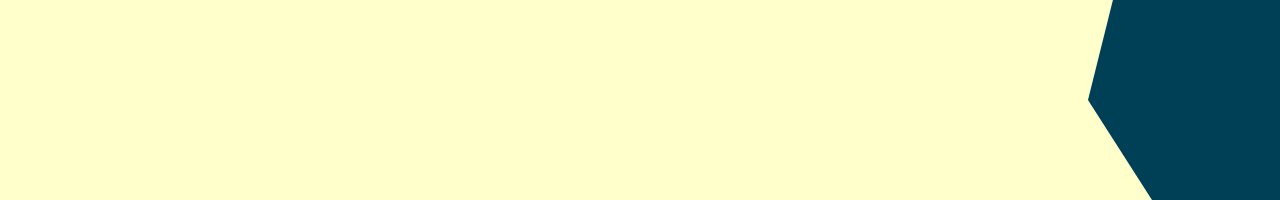
==== commit e8d9c42b: "Some classes updeated. Menu frame completed. Content needs to go into menu, however" ====
--- a/html/portfolio.html
+++ b/html/portfolio.html
@@ -19,6 +19,14 @@
     <!-- Background clip-path shape that sits outside the normal positioning -->
     <div class="shape"></div>
 
+    <!-- Image display overlay -->
+    <div class="portfolio-overlay is-hidden">
+        <div class="portfolio-overlay-x">
+            <i class="fas fa-times"></i>
+        </div>
+        <img src="../../resources/flowers/Book-Pages-Print-01.jpg" class="picture-frame-overlay image-normal" />
+    </div>
+
 
     <div class="container">
 
@@ -30,7 +38,7 @@
                 </li>
             </a>
 
-            <li class="nav-mobile nav-list-item nav-list-link">
+            <li class="nav-mobile-button nav-list-item nav-list-link">
                 <i class=" fas fa-bars"></i>
             </li>
 
@@ -62,9 +70,9 @@
                 <div class="portfolio-text-box">
                     <div>
                         <a href="projects/logos.html">
-                            <h3 class="is-font-m portfolio-item-title">Small Business Logo Redesigns</h3>
+                            <h3 class="font-m portfolio-item-title">Small Business Logo Redesigns</h3>
                         </a>
-                        <p class="is-font-s">A series of unofficial logo redesigns for small business</p>
+                        <p class="font-s">A series of unofficial logo redesigns for small business</p>
                     </div>
                 </div>
             </div>
@@ -80,9 +88,9 @@
                 <div class="portfolio-text-box">
                     <div>
                         <a href="projects/field-guide.html">
-                            <h3 class="is-font-m portfolio-item-title">Field Guide</h3>
+                            <h3 class="font-m portfolio-item-title">Field Guide</h3>
                         </a>
-                        <p class="is-font-s">An experiment in designing a flower guide geared towards a high-school audience. I made sure to keep
+                        <p class="font-s">An experiment in designing a flower guide geared towards a high-school audience. I made sure to keep
                             the book as scannable as possible</p>
                     </div>
 
@@ -100,9 +108,9 @@
                 <div class="portfolio-text-box">
                     <div>
                         <a href="projects/type.html">
-                            <h3 class="is-font-m portfolio-item-title">Word Expressions</h3>
+                            <h3 class="font-m portfolio-item-title">Word Expressions</h3>
                         </a>
-                        <p class="is-font-s">A typographical experiment in expressing the meaning of words strictly through typographical design</p>
+                        <p class="font-s">A typographical experiment in expressing the meaning of words strictly through typographical design</p>
                     </div>
 
                 </div>
@@ -119,9 +127,9 @@
                 <div class="portfolio-text-box">
                     <div>
                         <a href="projects/misc.html">
-                            <h3 class="is-font-m portfolio-item-title">Misc. Posters</h3>
+                            <h3 class="font-m portfolio-item-title">Misc. Posters</h3>
                         </a>
-                        <p class="is-font-s">An assortment of unofficial posters</p>
+                        <p class="font-s">An assortment of unofficial posters</p>
                     </div>
 
                 </div>
@@ -138,9 +146,9 @@
                 <div class="portfolio-text-box">
                     <div>
                         <a href="projects/web-projects.html">
-                            <h3 class="is-font-m portfolio-item-title">Web Projects</h3>
+                            <h3 class="font-m portfolio-item-title">Web Projects</h3>
                         </a>
-                        <p class="is-font-s">Projects from scratch, as well as previous WordPress work</p>
+                        <p class="font-s">Projects from scratch, as well as previous WordPress work</p>
                     </div>
 
                 </div>
--- a/css/style.css
+++ b/css/style.css
@@ -128,6 +128,26 @@
     -webkit-filter: opacity(1);
             filter: opacity(1);
   }
+}
+
+.font-s {
+  font-size: 1.8rem;
+}
+
+.font-m {
+  font-size: 2.6rem;
+}
+
+.font-l {
+  font-size: 3.4rem;
+}
+
+.font-weight-sb {
+  font-weight: 600;
+}
+
+.font-weight-b {
+  font-weight: 700;
 }
 
 .container {
@@ -558,7 +578,7 @@
           box-shadow: inset 0 -0.3rem #2c858d;
 }
 
-.nav-mobile {
+.nav-mobile-button {
   display: -webkit-box;
   display: -ms-flexbox;
   display: flex;
@@ -566,6 +586,19 @@
       -ms-flex-align: center;
           align-items: center;
   margin-left: 3rem;
+}
+
+.nav-mobile {
+  -webkit-box-orient: vertical;
+  -webkit-box-direction: normal;
+      -ms-flex-direction: column;
+          flex-direction: column;
+  background-color: #ffffcb;
+  border: 0.5rem solid #004056;
+  padding-left: 50rem;
+  padding-top: 50rem;
+  -webkit-transition: .5s all;
+  transition: .5s all;
 }
 
 .nav-desktop {
@@ -604,7 +637,7 @@
     color: #004056;
     margin-bottom: 8rem;
   }
-  .nav-mobile {
+  .nav-mobile-button {
     display: none;
   }
   .nav-desktop {
@@ -642,6 +675,28 @@
           justify-content: center;
 }
 
+.picture-frame-overlay {
+  max-height: 80vh;
+}
+
+.portfolio-overlay-x {
+  font-size: 3.4rem;
+  color: #ffffcb;
+  display: -webkit-box;
+  display: -ms-flexbox;
+  display: flex;
+  -webkit-box-pack: center;
+      -ms-flex-pack: center;
+          justify-content: center;
+  -webkit-box-align: center;
+      -ms-flex-align: center;
+          align-items: center;
+  -ms-flex-item-align: end;
+      align-self: flex-end;
+  margin-bottom: 1rem;
+  margin-right: 25%;
+}
+
 .portfolio-text-box {
   display: -webkit-box;
   display: -ms-flexbox;
@@ -671,10 +726,33 @@
   color: #74ceb7;
 }
 
+.portfolio-overlay {
+  background-color: rgba(0, 0, 0, 0.5);
+  display: -webkit-box;
+  display: -ms-flexbox;
+  display: flex;
+  -webkit-box-orient: vertical;
+  -webkit-box-direction: normal;
+      -ms-flex-direction: column;
+          flex-direction: column;
+  -webkit-box-pack: center;
+      -ms-flex-pack: center;
+          justify-content: center;
+  -webkit-box-align: center;
+      -ms-flex-align: center;
+          align-items: center;
+  position: fixed;
+  top: 0;
+  left: 0;
+  width: 100%;
+  height: 100%;
+  z-index: 2;
+}
+
 @media (min-width: 480px) {
   .design-box {
-    margin-bottom: 2.5rem;
-    margin-top: 2.5rem;
+    margin-bottom: 1.5rem;
+    margin-top: 1.5rem;
   }
   .picture-frame {
     margin-bottom: 3rem;
@@ -691,7 +769,7 @@
   }
 }
 
-.image-scale-thumbnail, .image-scale-small, .image-scale-wide, .image-scale-wide:hover {
+.image-scale-thumbnail, .image-scale-small, .image-scale-wide, .image-normal, .image-scale-wide:hover {
   width: auto;
   border: solid 0.5rem #2c858d;
   -webkit-box-shadow: 0 0.5rem 0.5rem 0.25rem rgba(0, 0, 0, 0.3);
@@ -706,7 +784,7 @@
 
 .image-scale-thumbnail:hover {
   height: 21rem;
-  margin-top: -.5rem;
+  margin-top: -1rem;
 }
 
 .image-scale-small {
@@ -717,7 +795,7 @@
   -webkit-transition: .5s all;
   transition: .5s all;
   height: 31rem;
-  margin-top: -.5rem;
+  margin-top: -1rem;
 }
 
 .image-scale-wide {
@@ -746,24 +824,4 @@
 .is-hidden {
   display: none;
 }
-
-.is-bold {
-  font-weight: 700;
-}
-
-.is-semi-bold {
-  font-weight: 600;
-}
-
-.is-font-s {
-  font-size: 1.8rem;
-}
-
-.is-font-m {
-  font-size: 2.6rem;
-}
-
-.is-font-l {
-  font-size: 3.4rem;
-}
 /*# sourceMappingURL=style.css.map */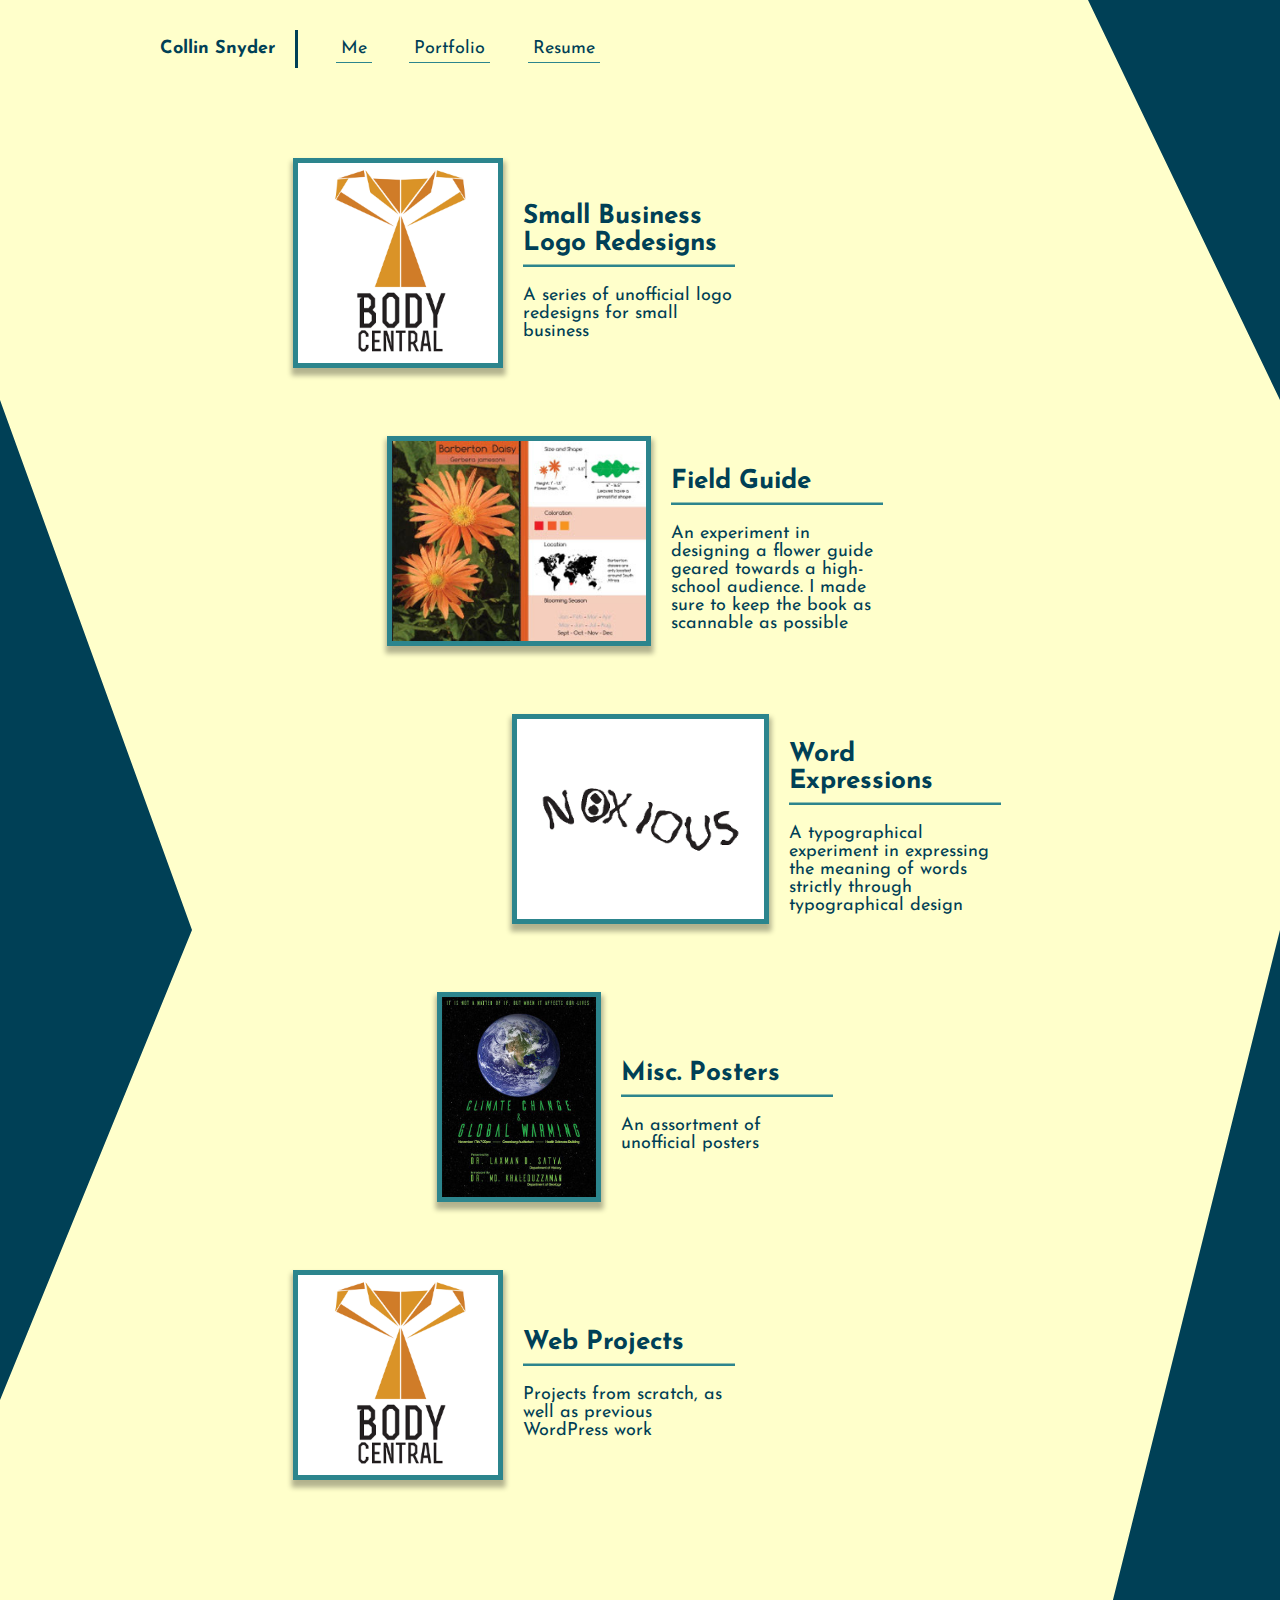
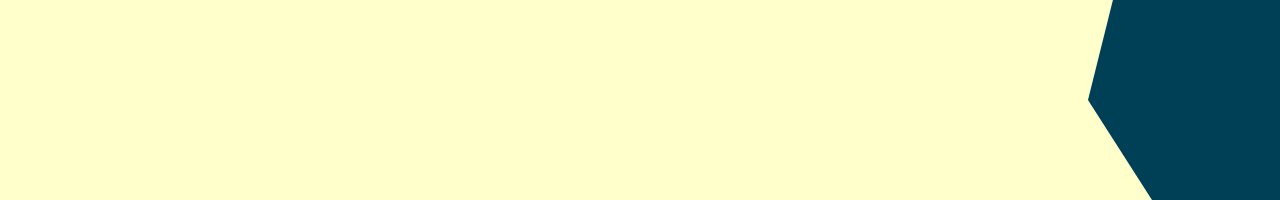
==== commit fed0e5a9: "Still working on the mobile display. Going to try selectively hiding elements upon button click usin" ====
--- a/html/portfolio.html
+++ b/html/portfolio.html
@@ -20,11 +20,33 @@
     <div class="shape"></div>
 
     <!-- Image display overlay -->
-    <div class="portfolio-overlay is-hidden">
-        <div class="portfolio-overlay-x">
-            <i class="fas fa-times"></i>
+    <div class="portfolio-overlay">
+        <div class = "portfolio-image-overlay is-hidden">
+            <div class="portfolio-overlay-x">
+                <i class="fas fa-times"></i>
+            </div>
+            <img src="../resources/flowers/Book-Pages-Print-01.jpg" class="picture-frame-overlay image-normal" />
         </div>
-        <img src="../../resources/flowers/Book-Pages-Print-01.jpg" class="picture-frame-overlay image-normal" />
+
+        <!-- mobile box -->
+        <ul class="nav-mobile">
+                <a class="nav-mobile-list-item" href="index.html">
+                    <li class="nav-mobile-list-link">
+                        Me
+                    </li>
+                </a>
+                <a class="nav-mobile-list-item" href="html/portfolio.html">
+                    <li class="nav-mobile-list-link">
+                        Portfolio
+                    </li>
+                </a>
+                <a class="nav-mobile-list-item" href="html/resume.html">
+                    <li class="nav-mobile-list-link">
+                        Resume
+                    </li>
+                </a>
+            </ul>
+
     </div>
 
 
--- a/css/style.css
+++ b/css/style.css
@@ -549,13 +549,11 @@
   display: -webkit-box;
   display: -ms-flexbox;
   display: flex;
-  max-width: 45rem;
   margin-bottom: 8rem;
-  width: 85%;
   font-size: 1.8rem;
-  -webkit-box-pack: start;
-      -ms-flex-pack: start;
-          justify-content: flex-start;
+  -webkit-box-pack: justify;
+      -ms-flex-pack: justify;
+          justify-content: space-between;
   -webkit-box-align: center;
       -ms-flex-align: center;
           align-items: center;
@@ -565,6 +563,7 @@
 .nav-list-title {
   font-weight: 700;
   border-right: solid 0.3rem #004056;
+  padding: 1rem !important;
   padding-right: 2rem !important;
 }
 
@@ -574,31 +573,8 @@
 }
 
 .nav-list-link {
-  -webkit-box-shadow: inset 0 -0.3rem #2c858d;
-          box-shadow: inset 0 -0.3rem #2c858d;
-}
-
-.nav-mobile-button {
-  display: -webkit-box;
-  display: -ms-flexbox;
-  display: flex;
-  -webkit-box-align: center;
-      -ms-flex-align: center;
-          align-items: center;
-  margin-left: 3rem;
-}
-
-.nav-mobile {
-  -webkit-box-orient: vertical;
-  -webkit-box-direction: normal;
-      -ms-flex-direction: column;
-          flex-direction: column;
-  background-color: #ffffcb;
-  border: 0.5rem solid #004056;
-  padding-left: 50rem;
-  padding-top: 50rem;
-  -webkit-transition: .5s all;
-  transition: .5s all;
+  -webkit-box-shadow: inset 0 -0.1rem #2c858d;
+          box-shadow: inset 0 -0.1rem #2c858d;
 }
 
 .nav-desktop {
@@ -606,10 +582,10 @@
 }
 
 .nav-list-link:hover {
-  -webkit-transition: color .25s, -webkit-box-shadow .5s ease-out;
-  transition: color .25s, -webkit-box-shadow .5s ease-out;
-  transition: color .25s, box-shadow .5s ease-out;
-  transition: color .25s, box-shadow .5s ease-out, -webkit-box-shadow .5s ease-out;
+  -webkit-transition: color .1s, -webkit-box-shadow .5s ease-out;
+  transition: color .1s, -webkit-box-shadow .5s ease-out;
+  transition: color .1s, box-shadow .5s ease-out;
+  transition: color .1s, box-shadow .5s ease-out, -webkit-box-shadow .5s ease-out;
   color: #ffffcb;
   -webkit-box-shadow: inset 0rem -10rem #2c858d;
           box-shadow: inset 0rem -10rem #2c858d;
@@ -637,11 +613,91 @@
     color: #004056;
     margin-bottom: 8rem;
   }
+  .nav-desktop {
+    display: list-item;
+  }
+}
+
+.mobile-box {
+  display: -webkit-box;
+  display: -ms-flexbox;
+  display: flex;
+  margin-top: 2rem;
+  -webkit-box-orient: vertical;
+  -webkit-box-direction: normal;
+      -ms-flex-direction: column;
+          flex-direction: column;
+  -ms-flex-item-align: start;
+      align-self: flex-start;
+  -webkit-box-pack: center;
+      -ms-flex-pack: center;
+          justify-content: center;
+}
+
+.nav-mobile-button {
+  display: -webkit-box;
+  display: -ms-flexbox;
+  display: flex;
+  background-color: #c9ffd5;
+  padding: 1rem;
+  -webkit-box-shadow: 0 0.5rem 0.5rem rgba(0, 0, 0, 0.5);
+          box-shadow: 0 0.5rem 0.5rem rgba(0, 0, 0, 0.5);
+  z-index: 3;
+}
+
+.nav-mobile-button:hover {
+  -webkit-box-shadow: 0 0.5rem 0.5rem rgba(0, 0, 0, 0.5), inset 0 -10rem #2c858d;
+          box-shadow: 0 0.5rem 0.5rem rgba(0, 0, 0, 0.5), inset 0 -10rem #2c858d;
+}
+
+.nav-mobile {
+  display: -webkit-box;
+  display: -ms-flexbox;
+  display: flex;
+  -webkit-box-orient: vertical;
+  -webkit-box-direction: normal;
+      -ms-flex-direction: column;
+          flex-direction: column;
+  background-color: #ffffcb;
+  border: 0.5rem solid #004056;
+  -webkit-transition: .5s all;
+  transition: .5s all;
+  font-size: 1.8rem;
+}
+
+.nav-mobile-list-item {
+  display: -webkit-box;
+  display: -ms-flexbox;
+  display: flex;
+  -webkit-box-pack: center;
+      -ms-flex-pack: center;
+          justify-content: center;
+  padding: 1rem 5rem;
+  margin-bottom: .5rem;
+  -webkit-transition: .25s all;
+  transition: .25s all;
+}
+
+.nav-mobile-list-link {
+  list-style: none;
+  padding: .25rem;
+  -webkit-box-shadow: inset 0 -0.25rem #2c858d;
+          box-shadow: inset 0 -0.25rem #2c858d;
+  -webkit-transition: .25s all;
+  transition: .25s all;
+}
+
+.nav-mobile-list-link:hover {
+  -webkit-box-shadow: inset 0 -10rem #2c858d;
+          box-shadow: inset 0 -10rem #2c858d;
+  color: #ffffcb;
+  -webkit-transition: .25s all;
+  transition: .25s all;
+}
+
+@media (min-width: 700px) {
   .nav-mobile-button {
     display: none;
-  }
-  .nav-desktop {
-    display: list-item;
   }
 }
 
@@ -675,28 +731,6 @@
           justify-content: center;
 }
 
-.picture-frame-overlay {
-  max-height: 80vh;
-}
-
-.portfolio-overlay-x {
-  font-size: 3.4rem;
-  color: #ffffcb;
-  display: -webkit-box;
-  display: -ms-flexbox;
-  display: flex;
-  -webkit-box-pack: center;
-      -ms-flex-pack: center;
-          justify-content: center;
-  -webkit-box-align: center;
-      -ms-flex-align: center;
-          align-items: center;
-  -ms-flex-item-align: end;
-      align-self: flex-end;
-  margin-bottom: 1rem;
-  margin-right: 25%;
-}
-
 .portfolio-text-box {
   display: -webkit-box;
   display: -ms-flexbox;
@@ -726,15 +760,81 @@
   color: #74ceb7;
 }
 
+@media (min-width: 480px) {
+  .design-box {
+    margin-bottom: 1.5rem;
+    margin-top: 1.5rem;
+  }
+  .picture-frame {
+    margin-bottom: 3rem;
+  }
+  .portfolio-text-box {
+    max-width: 30%;
+  }
+}
+
+@media (min-width: 700px) {
+  .portfolio-text-box {
+    max-width: 30%;
+    text-align: left;
+  }
+  .portfolio-overlay {
+    display: none;
+  }
+}
+
+.image-scale-thumbnail, .image-scale-small, .image-scale-wide, .image-normal, .image-scale-wide:hover {
+  width: auto;
+  border: solid 0.5rem #2c858d;
+  -webkit-box-shadow: 0 0.5rem 0.5rem 0.25rem rgba(0, 0, 0, 0.3);
+          box-shadow: 0 0.5rem 0.5rem 0.25rem rgba(0, 0, 0, 0.3);
+  -webkit-transition: .5s all;
+  transition: .5s all;
+}
+
+.image-scale-thumbnail {
+  height: 20rem;
+}
+
+.image-scale-thumbnail:hover {
+  height: 21rem;
+  margin-top: -1rem;
+}
+
+.image-scale-small {
+  height: 30rem;
+}
+
+.image-scale-small:hover {
+  -webkit-transition: .5s all;
+  transition: .5s all;
+  height: 31rem;
+  margin-top: -1rem;
+}
+
+.image-scale-wide {
+  height: 9rem;
+}
+
+.image-scale-wide:hover {
+  margin-top: -.5rem;
+  height: 10rem;
+}
+
+@media (min-width: 700px) {
+  .image-scale-wide {
+    height: 15rem;
+  }
+  .image-scale-wide:hover {
+    height: 16rem;
+  }
+}
+
 .portfolio-overlay {
   background-color: rgba(0, 0, 0, 0.5);
   display: -webkit-box;
   display: -ms-flexbox;
   display: flex;
-  -webkit-box-orient: vertical;
-  -webkit-box-direction: normal;
-      -ms-flex-direction: column;
-          flex-direction: column;
   -webkit-box-pack: center;
       -ms-flex-pack: center;
           justify-content: center;
@@ -749,70 +849,30 @@
   z-index: 2;
 }
 
-@media (min-width: 480px) {
-  .design-box {
-    margin-bottom: 1.5rem;
-    margin-top: 1.5rem;
-  }
-  .picture-frame {
-    margin-bottom: 3rem;
-  }
-  .portfolio-text-box {
-    max-width: 30%;
-  }
+.portfolio-overlay-x {
+  font-size: 3.4rem;
+  color: #c9ffd5;
+  display: -webkit-box;
+  display: -ms-flexbox;
+  display: flex;
+  -webkit-box-pack: center;
+      -ms-flex-pack: center;
+          justify-content: center;
+  -webkit-box-align: center;
+      -ms-flex-align: center;
+          align-items: center;
+  -ms-flex-item-align: end;
+      align-self: flex-end;
+  margin-bottom: 1rem;
+}
+
+.picture-frame-overlay {
+  max-height: 80vh;
 }
 
 @media (min-width: 700px) {
-  .portfolio-text-box {
-    max-width: 30%;
-    text-align: left;
-  }
-}
-
-.image-scale-thumbnail, .image-scale-small, .image-scale-wide, .image-normal, .image-scale-wide:hover {
-  width: auto;
-  border: solid 0.5rem #2c858d;
-  -webkit-box-shadow: 0 0.5rem 0.5rem 0.25rem rgba(0, 0, 0, 0.3);
-          box-shadow: 0 0.5rem 0.5rem 0.25rem rgba(0, 0, 0, 0.3);
-  -webkit-transition: .5s all;
-  transition: .5s all;
-}
-
-.image-scale-thumbnail {
-  height: 20rem;
-}
-
-.image-scale-thumbnail:hover {
-  height: 21rem;
-  margin-top: -1rem;
-}
-
-.image-scale-small {
-  height: 30rem;
-}
-
-.image-scale-small:hover {
-  -webkit-transition: .5s all;
-  transition: .5s all;
-  height: 31rem;
-  margin-top: -1rem;
-}
-
-.image-scale-wide {
-  height: 9rem;
-}
-
-.image-scale-wide:hover {
-  margin-top: -.5rem;
-  height: 10rem;
-}
-
-@media (min-width: 700px) {
-  .image-scale-wide {
-    height: 15rem;
-  }
-  .image-scale-wide:hover {
-    height: 16rem;
+  .portfolio-overlay {
+    display: none;
   }
 }
 
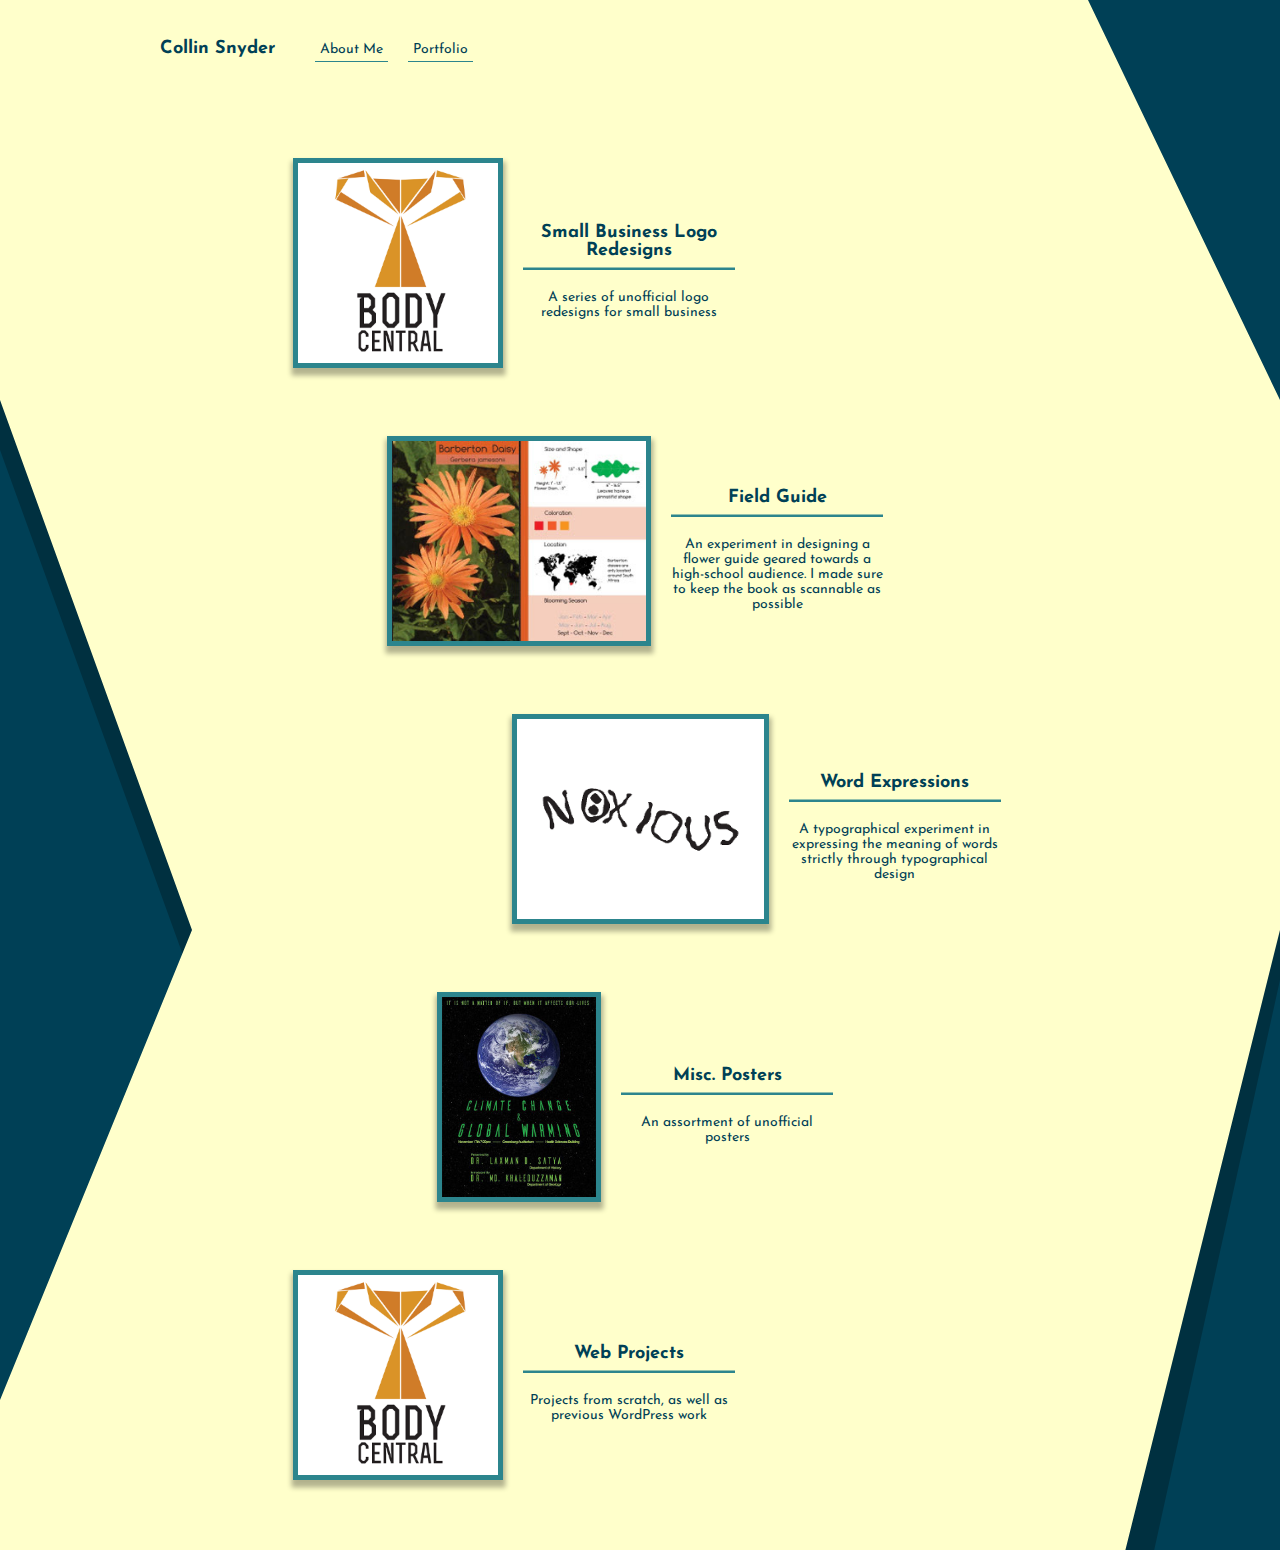
==== commit a1ff17e6: "Started on working on portfolio site." ====
--- a/html/portfolio.html
+++ b/html/portfolio.html
@@ -17,68 +17,41 @@
 
 <body>
     <!-- Background clip-path shape that sits outside the normal positioning -->
-    <div class="shape"></div>
+    <div class="shape-m"></div>
+    <div class="shape-shadow-m"></div>
 
     <!-- Image display overlay -->
-    <div class="portfolio-overlay">
-        <div class = "portfolio-image-overlay is-hidden">
-            <div class="portfolio-overlay-x">
-                <i class="fas fa-times"></i>
-            </div>
-            <img src="../resources/flowers/Book-Pages-Print-01.jpg" class="picture-frame-overlay image-normal" />
-        </div>
-
-        <!-- mobile box -->
-        <ul class="nav-mobile">
-                <a class="nav-mobile-list-item" href="index.html">
-                    <li class="nav-mobile-list-link">
-                        Me
-                    </li>
-                </a>
-                <a class="nav-mobile-list-item" href="html/portfolio.html">
-                    <li class="nav-mobile-list-link">
-                        Portfolio
-                    </li>
-                </a>
-                <a class="nav-mobile-list-item" href="html/resume.html">
-                    <li class="nav-mobile-list-link">
-                        Resume
-                    </li>
-                </a>
-            </ul>
-
-    </div>
-
+    <div class="portfolio-overlay is-hidden"></div>
 
     <div class="container">
 
         <!-- naviagtion -->
-        <ul class="nav-list-container row">
-            <a class="nav-list-item nav-list-title" link="index.html">
-                <li>
-                    Collin Snyder
-                </li>
+        <ul class="nav-list-container">
+
+            <!-- title -->
+            <li class="nav-list-item nav-list-title font-m font-weight-sb">Collin Snyder</li>
+
+            <!-- desktop links -->
+            <a href="../index.html">
+                <li class="nav-list-item nav-list-link font-s">About Me</li>
+            </a>
+            <a href="">
+                <li class="nav-list-item nav-list-link font-s">Portfolio</li>
             </a>
 
-            <li class="nav-mobile-button nav-list-item nav-list-link">
-                <i class=" fas fa-bars"></i>
+
+            <!-- mobile button -->
+            <li class="nav-mobile-button nav-list-item">
+                <i class="nav-mobile-icon fas fa-bars" onclick="toggleMobileMenu()"></i>
+                <ul class="nav-mobile-menu is-hidden">
+                    <a href="index.html">
+                        <li class="nav-list-item nav-list-link font-s">About Me</li>
+                    </a>
+                    <a href="">
+                        <li class="nav-list-item nav-list-link font-s">Portfolio</li>
+                    </a>
+                </ul>
             </li>
-
-            <a class="nav-list-item nav-list-link nav-desktop" href="../index.html">
-                <li>
-                    Me
-                </li>
-            </a>
-            <a class="nav-list-item nav-list-link nav-desktop" href="portfolio.html">
-                <li>
-                    Portfolio
-                </li>
-            </a>
-            <a class="nav-list-item nav-list-link nav-desktop" href="resume.html">
-                <li>
-                    Resume
-                </li>
-            </a>
         </ul>
 
 
@@ -181,4 +154,6 @@
 
 </body>
 
+<script src="../js/mobile.js"></script>
+
 </html>--- a/css/style.css
+++ b/css/style.css
@@ -22,6 +22,14 @@
 
 p {
   margin-bottom: 1.5rem;
+}
+
+h1 {
+  font-size: 3.6rem;
+}
+
+h4 {
+  font-size: 1.8rem;
 }
 
 @-webkit-keyframes intro1 {
@@ -130,16 +138,46 @@
   }
 }
 
+@-webkit-keyframes mobile-menu-in {
+  from {
+    -webkit-transform: scaleX(100%);
+            transform: scaleX(100%);
+    -webkit-transform: scaleY(0%);
+            transform: scaleY(0%);
+  }
+  to {
+    -webkit-transform: scaleY(100%);
+            transform: scaleY(100%);
+  }
+}
+
+@keyframes mobile-menu-in {
+  from {
+    -webkit-transform: scaleX(100%);
+            transform: scaleX(100%);
+    -webkit-transform: scaleY(0%);
+            transform: scaleY(0%);
+  }
+  to {
+    -webkit-transform: scaleY(100%);
+            transform: scaleY(100%);
+  }
+}
+
 .font-s {
+  font-size: 1.4rem;
+}
+
+.font-m {
   font-size: 1.8rem;
 }
 
-.font-m {
-  font-size: 2.6rem;
-}
-
 .font-l {
-  font-size: 3.4rem;
+  font-size: 2.4rem;
+}
+
+.font-xl {
+  font-size: 3.6rem;
 }
 
 .font-weight-sb {
@@ -158,31 +196,66 @@
   padding-right: 3rem;
   max-width: 96rem;
   position: relative;
-  z-index: 1;
-}
-
-.shape {
+}
+
+.shape-s, .shape-m {
   background-color: #ffffcb;
   width: 100%;
-  padding-top: 250rem;
   position: absolute;
+  -webkit-clip-path: polygon(0 0, 0 40rem, 5vw 93rem, 0 140rem, 0 180rem, 5vw 250rem, 100vw 250rem, 100vw 230rem, 85vw 180rem, 100vw 93rem, 100vw 40rem, 85vw 0);
+          clip-path: polygon(0 0, 0 40rem, 5vw 93rem, 0 140rem, 0 180rem, 5vw 250rem, 100vw 250rem, 100vw 230rem, 85vw 180rem, 100vw 93rem, 100vw 40rem, 85vw 0);
+  z-index: 0;
+}
+
+.shape-s {
+  padding-top: 130rem;
+}
+
+.shape-m {
+  padding-top: 230rem;
+}
+
+.shape-shadow-s, .shape-shadow-m {
+  background-color: rgba(0, 0, 0, 0.25);
+  width: 100%;
+  margin-top: 5rem;
+  position: absolute;
+  z-index: -1;
+}
+
+.shape-shadow-s {
+  padding-top: 125rem;
   -webkit-clip-path: polygon(0 0, 0 40rem, 15vw 93rem, 0 140rem, 0 180rem, 15vw 250rem, 100vw 250rem, 100vw 230rem, 85vw 180rem, 100vw 93rem, 100vw 40rem, 85vw 0);
           clip-path: polygon(0 0, 0 40rem, 15vw 93rem, 0 140rem, 0 180rem, 15vw 250rem, 100vw 250rem, 100vw 230rem, 85vw 180rem, 100vw 93rem, 100vw 40rem, 85vw 0);
 }
 
+.shape-shadow-m {
+  padding-top: 225rem;
+  -webkit-clip-path: polygon(0 0, 0 40rem, 15vw 93rem, 0 140rem, 0 180rem, 15vw 250rem, 100vw 250rem, 100vw 230rem, 85vw 180rem, 100vw 93rem, 100vw 40rem, 85vw 0);
+          clip-path: polygon(0 0, 0 40rem, 15vw 93rem, 0 140rem, 0 180rem, 15vw 250rem, 100vw 250rem, 100vw 230rem, 85vw 180rem, 100vw 93rem, 100vw 40rem, 85vw 0);
+}
+
 @media (min-width: 480px) {
-  .shape {
-    background-color: #ffffcb;
-    width: 100%;
-    padding-top: 180rem;
-    position: absolute;
+  .shape-s {
+    padding-top: 120rem;
     -webkit-clip-path: polygon(0 0, 0 40rem, 15vw 93rem, 0 140rem, 0 100%, 90vw 100%, 85vw 170rem, 100vw 93rem, 100vw 40rem, 85vw 0);
             clip-path: polygon(0 0, 0 40rem, 15vw 93rem, 0 140rem, 0 100%, 90vw 100%, 85vw 170rem, 100vw 93rem, 100vw 40rem, 85vw 0);
   }
-}
-
-@media (min-width: 700px) {
-  padding-top: 180rem;
+  .shape-shadow-s {
+    padding-top: 115rem;
+    -webkit-clip-path: polygon(0 0, 0 40rem, 15vw 93rem, 0 140rem, 0 180rem, 15vw 250rem, 100vw 250rem, 100vw 230rem, 85vw 180rem, 100vw 93rem, 100vw 40rem, 85vw 0);
+            clip-path: polygon(0 0, 0 40rem, 15vw 93rem, 0 140rem, 0 180rem, 15vw 250rem, 100vw 250rem, 100vw 230rem, 85vw 180rem, 100vw 93rem, 100vw 40rem, 85vw 0);
+  }
+  .shape-m {
+    padding-top: 155rem;
+    -webkit-clip-path: polygon(0 0, 0 40rem, 15vw 93rem, 0 140rem, 0 100%, 90vw 100%, 85vw 170rem, 100vw 93rem, 100vw 40rem, 85vw 0);
+            clip-path: polygon(0 0, 0 40rem, 15vw 93rem, 0 140rem, 0 100%, 90vw 100%, 85vw 170rem, 100vw 93rem, 100vw 40rem, 85vw 0);
+  }
+  .shape-shadow-m {
+    padding-top: 150rem;
+    -webkit-clip-path: polygon(0 0, 0 40rem, 15vw 93rem, 0 140rem, 0 180rem, 15vw 250rem, 100vw 250rem, 100vw 230rem, 85vw 180rem, 100vw 93rem, 100vw 40rem, 85vw 0);
+            clip-path: polygon(0 0, 0 40rem, 15vw 93rem, 0 140rem, 0 180rem, 15vw 250rem, 100vw 250rem, 100vw 230rem, 85vw 180rem, 100vw 93rem, 100vw 40rem, 85vw 0);
+  }
 }
 
 /*-----------------------------------*  $TOAST-GRID
@@ -493,92 +566,131 @@
   vertical-align: middle;
 }
 
-.flex-align-right {
-  -webkit-box-pack: end;
-      -ms-flex-pack: end;
-          justify-content: flex-end;
-}
-
-.row-flex {
+.front-page-title-container {
   display: -webkit-box;
   display: -ms-flexbox;
   display: flex;
-}
-
-.intro-header-pt1 {
-  margin-top: 3rem;
-  -webkit-transition-delay: 2s;
-          transition-delay: 2s;
-  -webkit-animation-name: intro1;
-          animation-name: intro1;
-  -webkit-animation-duration: 2s;
-          animation-duration: 2s;
-  -webkit-animation-delay: .75s;
-          animation-delay: .75s;
-  -webkit-animation-fill-mode: backwards;
-          animation-fill-mode: backwards;
-}
-
-.intro-header-pt2 {
-  margin-top: 1.5rem;
-  padding-bottom: 1.5rem;
-  -webkit-animation-name: intro2;
-          animation-name: intro2;
-  -webkit-animation-duration: 4s;
-          animation-duration: 4s;
-  -webkit-animation-delay: 3s;
-          animation-delay: 3s;
-  -webkit-animation-fill-mode: both;
-          animation-fill-mode: both;
-}
-
-.intro-bio {
-  margin-top: 4rem;
-  -webkit-animation-name: bio;
-          animation-name: bio;
-  -webkit-animation-duration: 2s;
-          animation-duration: 2s;
-  -webkit-animation-delay: 6s;
-          animation-delay: 6s;
-  -webkit-animation-fill-mode: backwards;
-          animation-fill-mode: backwards;
+  -webkit-box-pack: center;
+      -ms-flex-pack: center;
+          justify-content: center;
+  margin-bottom: 5rem;
+  position: relative;
+  z-index: 0;
+}
+
+.front-page-title-text {
+  display: block;
+  position: relative;
+  margin-left: auto;
+  margin-right: auto;
+  margin-top: 15rem;
+  padding-top: 15rem;
+  text-align: center;
+  z-index: 0;
+}
+
+.front-page-title-text > h1 {
+  padding: 1rem;
+  margin-bottom: 2rem;
+  background-color: #c9ffd5;
+  -webkit-box-shadow: 0 0.5rem 0.25rem rgba(0, 0, 0, 0.5);
+          box-shadow: 0 0.5rem 0.25rem rgba(0, 0, 0, 0.5);
+  font-size: 5rem;
+}
+
+.front-page-title-text > h4 {
+  font-size: 2rem;
+}
+
+.front-page-portrait-frame {
+  position: absolute;
+  background-color: #2c858d;
+  padding: .5rem;
+  -webkit-clip-path: polygon(0 0, 90% 0, 100% 80%, 10% 80%);
+          clip-path: polygon(0 0, 90% 0, 100% 80%, 10% 80%);
+  z-index: -1;
+  display: block;
+  margin-left: auto;
+  margin-right: auto;
+}
+
+.front-page-portrait {
+  -webkit-clip-path: polygon(0 0, 90% 0, 100% 80%, 10% 80%);
+          clip-path: polygon(0 0, 90% 0, 100% 80%, 10% 80%);
+}
+
+@media (min-width: 480px) {
+  .portfolio-text-container {
+    font-size: 1.8rem;
+    -webkit-box-orient: vertical;
+    -webkit-box-direction: normal;
+        -ms-flex-direction: column;
+            flex-direction: column;
+    text-align: left;
+    width: 50%;
+    float: right;
+  }
+}
+
+@media (min-width: 700px) {
+  .front-page-title-text > h4 {
+    width: 18rem;
+    margin-right: 0rem;
+  }
+  .front-page-title-text {
+    margin-left: 0rem;
+    margin-right: -15%;
+    margin-top: 6rem;
+    text-align: right;
+    display: -webkit-box;
+    display: -ms-flexbox;
+    display: flex;
+    -webkit-box-orient: vertical;
+    -webkit-box-direction: normal;
+        -ms-flex-direction: column;
+            flex-direction: column;
+    -webkit-box-align: end;
+        -ms-flex-align: end;
+            align-items: flex-end;
+  }
+  .front-page-portrait-frame {
+    margin-left: -15%;
+    position: absolute;
+  }
 }
 
 .nav-list-container {
   list-style: none;
+  margin-bottom: 8rem;
+  -webkit-box-align: center;
+      -ms-flex-align: center;
+          align-items: center;
+  -webkit-box-pack: justify;
+      -ms-flex-pack: justify;
+          justify-content: space-between;
   display: -webkit-box;
   display: -ms-flexbox;
   display: flex;
-  margin-bottom: 8rem;
-  font-size: 1.8rem;
-  -webkit-box-pack: justify;
-      -ms-flex-pack: justify;
-          justify-content: space-between;
-  -webkit-box-align: center;
-      -ms-flex-align: center;
-          align-items: center;
-  color: #004056;
-}
-
-.nav-list-title {
+  z-index: 0;
+}
+
+.nav-list-item {
+  display: none;
+}
+
+.nav-list-item.nav-list-title {
   font-weight: 700;
-  border-right: solid 0.3rem #004056;
-  padding: 1rem !important;
-  padding-right: 2rem !important;
-}
-
-.nav-list-item {
-  padding: .5rem;
-  text-align: center;
+  padding: 1rem;
+  padding-right: 2rem;
+  padding-left: 0rem;
+  margin-left: 0rem;
+  border: none;
+  display: list-item !important;
 }
 
 .nav-list-link {
   -webkit-box-shadow: inset 0 -0.1rem #2c858d;
           box-shadow: inset 0 -0.1rem #2c858d;
-}
-
-.nav-desktop {
-  display: none;
 }
 
 .nav-list-link:hover {
@@ -587,70 +699,43 @@
   transition: color .1s, box-shadow .5s ease-out;
   transition: color .1s, box-shadow .5s ease-out, -webkit-box-shadow .5s ease-out;
   color: #ffffcb;
-  -webkit-box-shadow: inset 0rem -10rem #2c858d;
-          box-shadow: inset 0rem -10rem #2c858d;
-}
-
-.desktop-link {
-  display: none;
-}
-
-@media (min-width: 700px) {
-  .nav-list-container {
-    list-style: none;
-    display: -webkit-box;
-    display: -ms-flexbox;
-    display: flex;
-    max-width: 45rem;
-    width: 85%;
-    font-size: 1.8rem;
-    -webkit-box-pack: justify;
-        -ms-flex-pack: justify;
-            justify-content: space-between;
-    -webkit-box-align: center;
-        -ms-flex-align: center;
-            align-items: center;
-    color: #004056;
-    margin-bottom: 8rem;
-  }
-  .nav-desktop {
-    display: list-item;
-  }
-}
-
-.mobile-box {
-  display: -webkit-box;
-  display: -ms-flexbox;
-  display: flex;
-  margin-top: 2rem;
-  -webkit-box-orient: vertical;
-  -webkit-box-direction: normal;
-      -ms-flex-direction: column;
-          flex-direction: column;
-  -ms-flex-item-align: start;
-      align-self: flex-start;
-  -webkit-box-pack: center;
-      -ms-flex-pack: center;
-          justify-content: center;
+  -webkit-box-shadow: inset 0rem -10rem 0.5rem #2c858d;
+          box-shadow: inset 0rem -10rem 0.5rem #2c858d;
+}
+
+.nav-mobile-icon {
+  padding: 1rem;
+  background-color: #2c858d;
+  color: #ffffcb;
+  font-size: 1.8rem;
+  -webkit-box-shadow: 0 0.5rem 0.5rem rgba(0, 0, 0, 0.5);
+          box-shadow: 0 0.5rem 0.5rem rgba(0, 0, 0, 0.5);
+  position: relative;
+  z-index: 5;
+  -webkit-transition: .5s all;
+  transition: .5s all;
+}
+
+.nav-mobile-icon:hover {
+  background-color: #c9ffd5;
+  color: #004056;
+  -webkit-transition: .5s all;
+  transition: .5s all;
 }
 
 .nav-mobile-button {
   display: -webkit-box;
   display: -ms-flexbox;
   display: flex;
-  background-color: #c9ffd5;
-  padding: 1rem;
-  -webkit-box-shadow: 0 0.5rem 0.5rem rgba(0, 0, 0, 0.5);
-          box-shadow: 0 0.5rem 0.5rem rgba(0, 0, 0, 0.5);
-  z-index: 3;
-}
-
-.nav-mobile-button:hover {
-  -webkit-box-shadow: 0 0.5rem 0.5rem rgba(0, 0, 0, 0.5), inset 0 -10rem #2c858d;
-          box-shadow: 0 0.5rem 0.5rem rgba(0, 0, 0, 0.5), inset 0 -10rem #2c858d;
-}
-
-.nav-mobile {
+  -webkit-box-pack: end;
+      -ms-flex-pack: end;
+          justify-content: flex-end;
+  z-index: 5;
+}
+
+.nav-mobile-menu {
+  background-color: #ffffcb;
+  position: absolute;
   display: -webkit-box;
   display: -ms-flexbox;
   display: flex;
@@ -658,46 +743,53 @@
   -webkit-box-direction: normal;
       -ms-flex-direction: column;
           flex-direction: column;
-  background-color: #ffffcb;
-  border: 0.5rem solid #004056;
-  -webkit-transition: .5s all;
-  transition: .5s all;
-  font-size: 1.8rem;
-}
-
-.nav-mobile-list-item {
-  display: -webkit-box;
-  display: -ms-flexbox;
-  display: flex;
-  -webkit-box-pack: center;
-      -ms-flex-pack: center;
-          justify-content: center;
-  padding: 1rem 5rem;
-  margin-bottom: .5rem;
-  -webkit-transition: .25s all;
-  transition: .25s all;
-}
-
-.nav-mobile-list-link {
+  margin-top: 2rem;
+  margin-left: -2rem;
+  z-index: 4;
+  -webkit-box-shadow: 0 0.25rem 0.25rem rgba(0, 0, 0, 0.5);
+          box-shadow: 0 0.25rem 0.25rem rgba(0, 0, 0, 0.5);
+  padding: 1.5rem;
+  padding-top: 2rem;
+}
+
+.nav-mobile-menu > a > .nav-list-link {
+  padding: .25rem 1rem;
+  margin-bottom: 1rem;
+  margin-top: 1rem;
+  text-align: center;
+  display: list-item;
   list-style: none;
-  padding: .25rem;
-  -webkit-box-shadow: inset 0 -0.25rem #2c858d;
-          box-shadow: inset 0 -0.25rem #2c858d;
-  -webkit-transition: .25s all;
-  transition: .25s all;
-}
-
-.nav-mobile-list-link:hover {
-  -webkit-box-shadow: inset 0 -10rem #2c858d;
-          box-shadow: inset 0 -10rem #2c858d;
+  -webkit-box-shadow: inset 0.2rem 0rem #2c858d;
+          box-shadow: inset 0.2rem 0rem #2c858d;
+}
+
+.nav-mobile-menu > a > .nav-list-link:hover {
+  -webkit-box-shadow: inset 10rem 0rem #2c858d;
+          box-shadow: inset 10rem 0rem #2c858d;
   color: #ffffcb;
-  -webkit-transition: .25s all;
-  transition: .25s all;
+  -webkit-transition-duration: .25s all;
+          transition-duration: .25s all;
+  -webkit-transition-timing-function: ease-out;
+          transition-timing-function: ease-out;
 }
 
 @media (min-width: 700px) {
+  .nav-list-container {
+    -webkit-box-pack: start;
+        -ms-flex-pack: start;
+            justify-content: flex-start;
+  }
+  .nav-list-item {
+    padding: .5rem;
+    text-align: center;
+    margin-left: 1rem;
+    margin-right: 1rem;
+    padding-top: .5rem;
+    padding-bottom: .5rem;
+    display: list-item;
+  }
   .nav-mobile-button {
-    display: none;
+    display: none !important;
   }
 }
 
@@ -760,7 +852,34 @@
   color: #74ceb7;
 }
 
+.portfolio-text-container-right, .portfolio-text-container-left {
+  display: inline-block;
+  font-size: 1.8rem;
+  text-align: left;
+  width: 100%;
+}
+
+.portfolio-text-container-right {
+  float: right;
+}
+
+.portfolio-text-container-left {
+  float: left;
+}
+
 @media (min-width: 480px) {
+  .portfolio-text-container-right, .portfolio-text-container-left {
+    min-width: 35rem;
+    width: 50%;
+  }
+  .portfolio-text-container-right {
+    display: block;
+    font-size: 1.8rem;
+  }
+  .portfolio-text-container-left {
+    display: block;
+    font-size: 1.8rem;
+  }
   .design-box {
     margin-bottom: 1.5rem;
     margin-top: 1.5rem;
@@ -774,10 +893,6 @@
 }
 
 @media (min-width: 700px) {
-  .portfolio-text-box {
-    max-width: 30%;
-    text-align: left;
-  }
   .portfolio-overlay {
     display: none;
   }
@@ -846,28 +961,7 @@
   left: 0;
   width: 100%;
   height: 100%;
-  z-index: 2;
-}
-
-.portfolio-overlay-x {
-  font-size: 3.4rem;
-  color: #c9ffd5;
-  display: -webkit-box;
-  display: -ms-flexbox;
-  display: flex;
-  -webkit-box-pack: center;
-      -ms-flex-pack: center;
-          justify-content: center;
-  -webkit-box-align: center;
-      -ms-flex-align: center;
-          align-items: center;
-  -ms-flex-item-align: end;
-      align-self: flex-end;
-  margin-bottom: 1rem;
-}
-
-.picture-frame-overlay {
-  max-height: 80vh;
+  z-index: 1;
 }
 
 @media (min-width: 700px) {
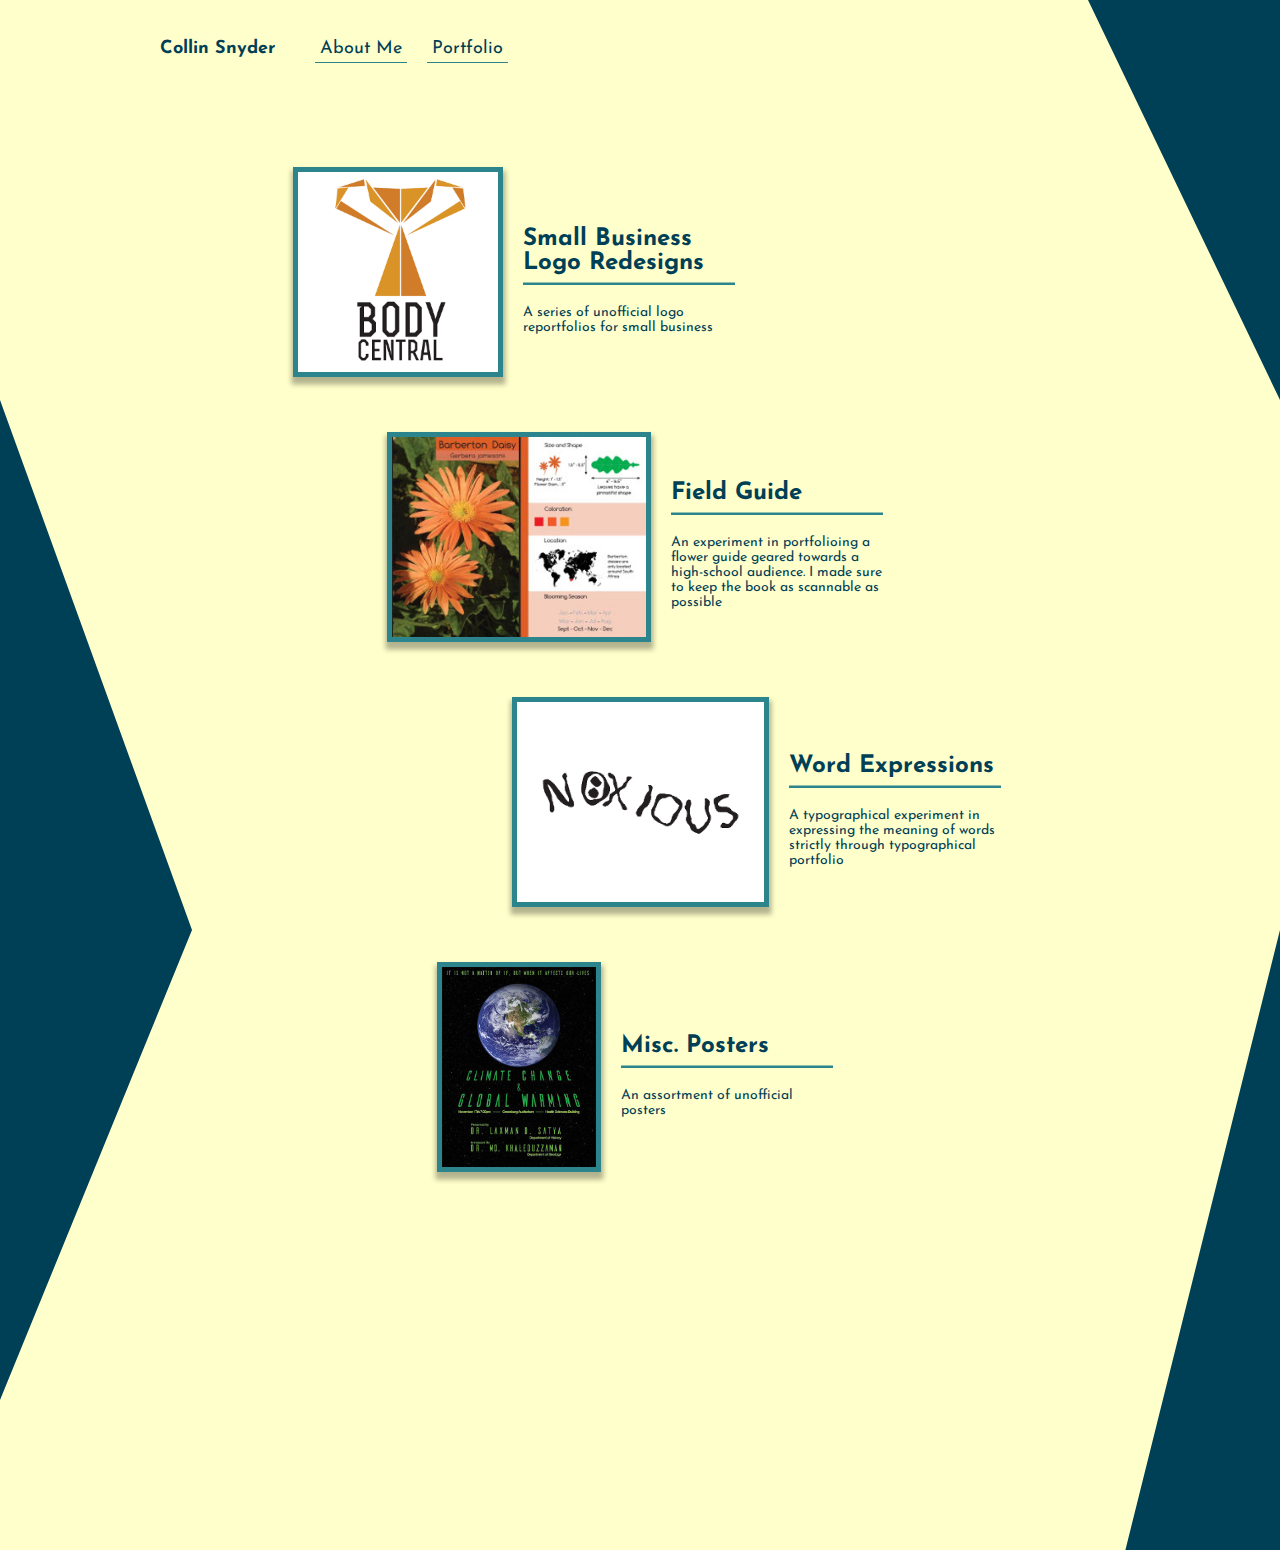
==== commit 9e9a7ed0: "First version of the live site. A little rough. Will make more edits in the future." ====
--- a/html/portfolio.html
+++ b/html/portfolio.html
@@ -18,7 +18,7 @@
 <body>
     <!-- Background clip-path shape that sits outside the normal positioning -->
     <div class="shape-m"></div>
-    <div class="shape-shadow-m"></div>
+    <!-- <div class="shape-shadow-m"></div> -->
 
     <!-- Image display overlay -->
     <div class="portfolio-overlay is-hidden"></div>
@@ -29,26 +29,25 @@
         <ul class="nav-list-container">
 
             <!-- title -->
-            <li class="nav-list-item nav-list-title font-m font-weight-sb">Collin Snyder</li>
+            <li class="nav-list-item nav-list-title">Collin Snyder</li>
 
             <!-- desktop links -->
             <a href="../index.html">
-                <li class="nav-list-item nav-list-link font-s">About Me</li>
+                <li class="nav-list-item nav-list-link">About Me</li>
             </a>
-            <a href="">
-                <li class="nav-list-item nav-list-link font-s">Portfolio</li>
+            <a href="portfolio.html">
+                <li class="nav-list-item nav-list-link">Portfolio</li>
             </a>
-
 
             <!-- mobile button -->
             <li class="nav-mobile-button nav-list-item">
                 <i class="nav-mobile-icon fas fa-bars" onclick="toggleMobileMenu()"></i>
                 <ul class="nav-mobile-menu is-hidden">
-                    <a href="index.html">
-                        <li class="nav-list-item nav-list-link font-s">About Me</li>
+                    <a href="../index.html">
+                        <li class="nav-list-item nav-list-link">About Me</li>
                     </a>
-                    <a href="">
-                        <li class="nav-list-item nav-list-link font-s">Portfolio</li>
+                    <a href="portfolio.html">
+                        <li class="nav-list-item nav-list-link">Portfolio</li>
                     </a>
                 </ul>
             </li>
@@ -56,8 +55,8 @@
 
 
         <div class="row">
-            <div class="col col--3-of-4 design-box">
-                <div class="picture-frame">
+            <div class="col col--3-of-4 portfolio-box">
+                <div class="portfolio-picture-frame">
                     <a href="projects/logos.html">
                         <img src="../resources/logos/body-central-thumbnail.png" class="image-scale-thumbnail" \>
                     </a>
@@ -67,15 +66,15 @@
                         <a href="projects/logos.html">
                             <h3 class="font-m portfolio-item-title">Small Business Logo Redesigns</h3>
                         </a>
-                        <p class="font-s">A series of unofficial logo redesigns for small business</p>
+                        <p>A series of unofficial logo reportfolios for small business</p>
                     </div>
                 </div>
             </div>
         </div>
 
         <div class="row">
-            <div class="col col--3-of-4 col--push-1-of-8 design-box">
-                <div class="picture-frame">
+            <div class="col col--3-of-4 col--push-1-of-8 portfolio-box">
+                <div class="portfolio-picture-frame">
                     <a href="projects/field-guide.html">
                         <img src="../resources/flowers/Book-Pages-Print-thumbnail.jpg" class="image-scale-thumbnail " \>
                     </a>
@@ -85,7 +84,7 @@
                         <a href="projects/field-guide.html">
                             <h3 class="font-m portfolio-item-title">Field Guide</h3>
                         </a>
-                        <p class="font-s">An experiment in designing a flower guide geared towards a high-school audience. I made sure to keep
+                        <p class="font-s">An experiment in portfolioing a flower guide geared towards a high-school audience. I made sure to keep
                             the book as scannable as possible</p>
                     </div>
 
@@ -94,8 +93,8 @@
         </div>
 
         <div class="row">
-            <div class="col col--3-of-4 col--push-1-of-4 design-box">
-                <div class="picture-frame">
+            <div class="col col--3-of-4 col--push-1-of-4 portfolio-box">
+                <div class="portfolio-picture-frame">
                     <a href="projects/type.html">
                         <img src="../resources/typography/noxious-print-thumbnail.png" class="image-scale-thumbnail " \>
                     </a>
@@ -105,7 +104,7 @@
                         <a href="projects/type.html">
                             <h3 class="font-m portfolio-item-title">Word Expressions</h3>
                         </a>
-                        <p class="font-s">A typographical experiment in expressing the meaning of words strictly through typographical design</p>
+                        <p class="font-s">A typographical experiment in expressing the meaning of words strictly through typographical portfolio</p>
                     </div>
 
                 </div>
@@ -113,8 +112,8 @@
         </div>
 
         <div class="row">
-            <div class="col col--3-of-4 col--push-1-of-8 design-box">
-                <div class="picture-frame">
+            <div class="col col--3-of-4 col--push-1-of-8 portfolio-box">
+                <div class="portfolio-picture-frame">
                     <a href="projects/misc.html">
                         <img src="../resources/print/globalWarming-thumbnail.jpg" class="image-scale-thumbnail " \>
                     </a>
@@ -131,9 +130,9 @@
             </div>
         </div>
 
-        <div class="row">
-            <div class="col col--3-of-4 design-box">
-                <div class="picture-frame">
+        <!-- <div class="row">
+            <div class="col col--3-of-4 portfolio-box">
+                <div class="portfolio-picture-frame">
                     <a href="projects/web-projects.html">
                         <img src="../resources/logos/body-central-thumbnail.png" class="image-scale-thumbnail " \>
                     </a>
@@ -148,7 +147,7 @@
 
                 </div>
             </div>
-        </div>
+        </div> -->
 
     </div>
 
--- a/css/style.css
+++ b/css/style.css
@@ -17,7 +17,6 @@
 
 body {
   background-color: #004056;
-  height: 100vh;
 }
 
 p {
@@ -198,7 +197,34 @@
   position: relative;
 }
 
-.shape-s, .shape-m {
+.flex-left {
+  display: -webkit-box;
+  display: -ms-flexbox;
+  display: flex;
+  -webkit-box-pack: start;
+      -ms-flex-pack: start;
+          justify-content: flex-start;
+}
+
+.flex-right {
+  display: -webkit-box;
+  display: -ms-flexbox;
+  display: flex;
+  -webkit-box-pack: end;
+      -ms-flex-pack: end;
+          justify-content: flex-end;
+}
+
+.flex-center {
+  display: -webkit-box;
+  display: -ms-flexbox;
+  display: flex;
+  -webkit-box-pack: center;
+      -ms-flex-pack: center;
+          justify-content: center;
+}
+
+.shape-s, .shape-m, .shape-l {
   background-color: #ffffcb;
   width: 100%;
   position: absolute;
@@ -213,6 +239,10 @@
 
 .shape-m {
   padding-top: 230rem;
+}
+
+.shape-l {
+  padding-top: 250rem;
 }
 
 .shape-shadow-s, .shape-shadow-m {
@@ -602,6 +632,11 @@
   font-size: 2rem;
 }
 
+.front-page-text-box {
+  width: 100%;
+  font-size: 1.8rem;
+}
+
 .front-page-portrait-frame {
   position: absolute;
   background-color: #2c858d;
@@ -619,6 +654,12 @@
           clip-path: polygon(0 0, 90% 0, 100% 80%, 10% 80%);
 }
 
+.front-page-icon {
+  color: #004056;
+  font-size: 1.8rem;
+  padding-right: 1rem;
+}
+
 @media (min-width: 480px) {
   .portfolio-text-container {
     font-size: 1.8rem;
@@ -629,6 +670,10 @@
     text-align: left;
     width: 50%;
     float: right;
+  }
+  .front-page-text-box {
+    width: 50%;
+    font-size: 1.8rem;
   }
 }
 
@@ -676,6 +721,7 @@
 
 .nav-list-item {
   display: none;
+  font-size: 1.8rem;
 }
 
 .nav-list-item.nav-list-title {
@@ -793,14 +839,12 @@
   }
 }
 
-.design-box {
+.portfolio-box {
   display: -webkit-box;
   display: -ms-flexbox;
   display: flex;
   min-height: 25rem;
-  min-width: 40rem;
-  margin-top: 5rem;
-  margin-bottom: 5rem;
+  min-width: 30rem;
   padding: 1rem;
   -webkit-box-align: center;
       -ms-flex-align: center;
@@ -812,7 +856,7 @@
       flex-wrap: wrap;
 }
 
-.picture-frame {
+.portfolio-picture-frame {
   display: -webkit-box;
   display: -ms-flexbox;
   display: flex;
@@ -835,6 +879,8 @@
       flex-wrap: nowrap;
   min-width: 30%;
   max-width: 60%;
+  font-size: 1.4rem;
+  margin-top: 0rem;
 }
 
 .portfolio-item-title {
@@ -844,6 +890,7 @@
           box-shadow: inset 0 -0.25rem #2c858d;
   -webkit-transition: .5s all;
   transition: .5s all;
+  font-size: 2.4rem;
 }
 
 .portfolio-item-title:hover {
@@ -852,47 +899,25 @@
   color: #74ceb7;
 }
 
-.portfolio-text-container-right, .portfolio-text-container-left {
-  display: inline-block;
-  font-size: 1.8rem;
-  text-align: left;
-  width: 100%;
-}
-
-.portfolio-text-container-right {
-  float: right;
-}
-
-.portfolio-text-container-left {
-  float: left;
-}
-
 @media (min-width: 480px) {
-  .portfolio-text-container-right, .portfolio-text-container-left {
-    min-width: 35rem;
-    width: 50%;
-  }
-  .portfolio-text-container-right {
-    display: block;
-    font-size: 1.8rem;
-  }
-  .portfolio-text-container-left {
-    display: block;
-    font-size: 1.8rem;
-  }
-  .design-box {
+  .portfolio-picture-frame {
+    margin-bottom: 0rem;
+  }
+  .portfolio-box {
     margin-bottom: 1.5rem;
     margin-top: 1.5rem;
   }
-  .picture-frame {
-    margin-bottom: 3rem;
-  }
   .portfolio-text-box {
     max-width: 30%;
   }
 }
 
 @media (min-width: 700px) {
+  .portfolio-text-box {
+    max-width: 30%;
+    text-align: left;
+    margin-top: 3rem;
+  }
   .portfolio-overlay {
     display: none;
   }
@@ -934,6 +959,16 @@
 .image-scale-wide:hover {
   margin-top: -.5rem;
   height: 10rem;
+}
+
+@media (min-width: 480px) {
+  .image-scale-thumbnail {
+    height: 20rem;
+  }
+  .image-scale-thumbnail:hover {
+    height: 21rem;
+    margin-top: -1rem;
+  }
 }
 
 @media (min-width: 700px) {
